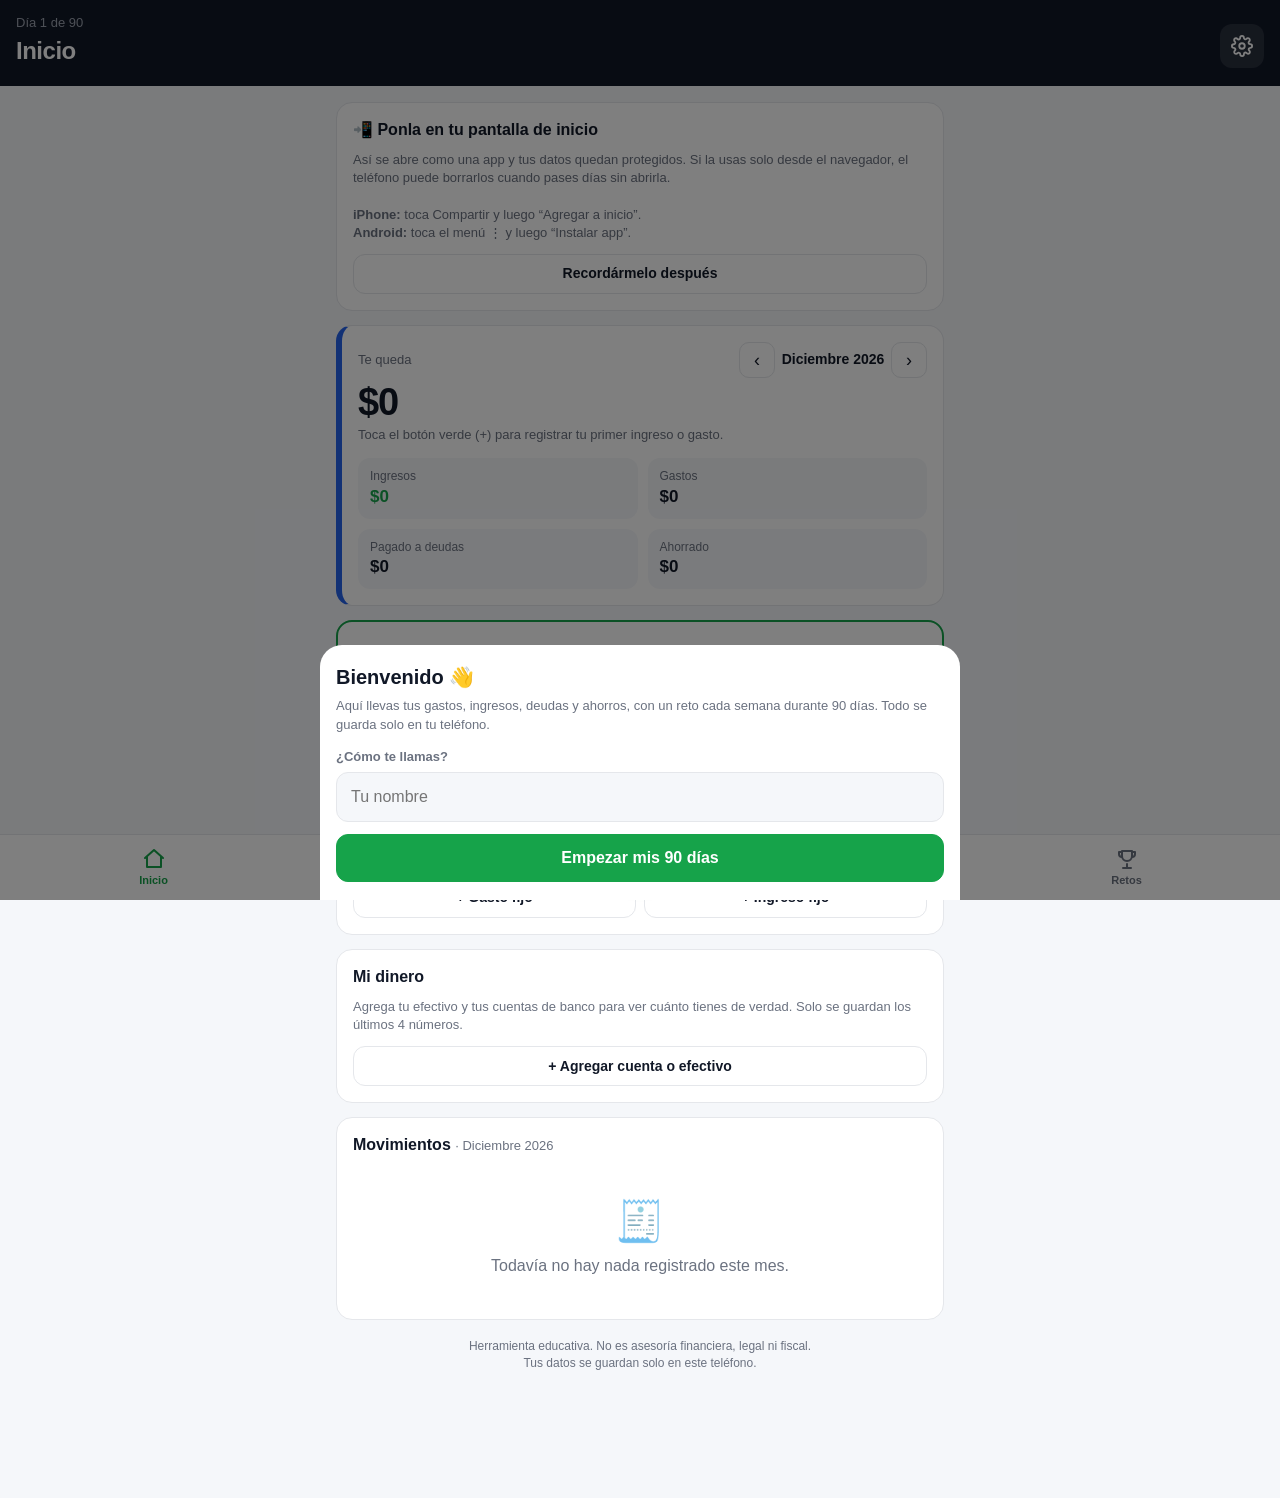
==== index.html @ b3741592 "Primera beta de Control Financiero Familiar (0.9.0)" ====
<!doctype html>
<html lang="es">
<head>
<meta charset="utf-8">
<meta name="viewport" content="width=device-width,initial-scale=1,viewport-fit=cover">
<title>Control Financiero Familiar</title>
<meta name="description" content="Lleva el registro de tus gastos, ingresos, deudas y ahorros, con un reto cada semana.">
<meta name="theme-color" content="#111827">
<link rel="manifest" href="manifest.webmanifest">
<link rel="icon" href="icons/icon-192.png">
<link rel="apple-touch-icon" href="icons/icon-180.png">
<meta name="apple-mobile-web-app-capable" content="yes">
<meta name="mobile-web-app-capable" content="yes">
<meta name="apple-mobile-web-app-status-bar-style" content="black-translucent">
<meta name="apple-mobile-web-app-title" content="Mi Control">
<link rel="stylesheet" href="styles.css">
</head>
<body>

<header class="top">
  <div>
    <p class="hola" id="hola"></p>
    <h1 id="titulo">Inicio</h1>
  </div>
  <button class="icono" id="btnAjustes" type="button" aria-label="Ajustes">
    <svg viewBox="0 0 24 24" width="22" height="22" fill="none" stroke="currentColor" stroke-width="2" stroke-linecap="round" stroke-linejoin="round"><circle cx="12" cy="12" r="3"/><path d="M19.4 15a1.7 1.7 0 0 0 .3 1.8l.1.1a2 2 0 1 1-2.8 2.8l-.1-.1a1.7 1.7 0 0 0-1.8-.3 1.7 1.7 0 0 0-1 1.5V21a2 2 0 1 1-4 0v-.1a1.7 1.7 0 0 0-1.1-1.5 1.7 1.7 0 0 0-1.8.3l-.1.1a2 2 0 1 1-2.8-2.8l.1-.1a1.7 1.7 0 0 0 .3-1.8 1.7 1.7 0 0 0-1.5-1H3a2 2 0 1 1 0-4h.1a1.7 1.7 0 0 0 1.5-1.1 1.7 1.7 0 0 0-.3-1.8l-.1-.1a2 2 0 1 1 2.8-2.8l.1.1a1.7 1.7 0 0 0 1.8.3h.1a1.7 1.7 0 0 0 1-1.5V3a2 2 0 1 1 4 0v.1a1.7 1.7 0 0 0 1 1.5 1.7 1.7 0 0 0 1.8-.3l.1-.1a2 2 0 1 1 2.8 2.8l-.1.1a1.7 1.7 0 0 0-.3 1.8v.1a1.7 1.7 0 0 0 1.5 1H21a2 2 0 1 1 0 4h-.1a1.7 1.7 0 0 0-1.5 1z"/></svg>
  </button>
</header>

<main id="vista"></main>

<nav class="tabs" id="tabs">
  <button type="button" data-ir="inicio" class="activo">
    <svg viewBox="0 0 24 24"><path d="M3 11l9-8 9 8"/><path d="M5 10v10h14V10"/></svg>
    <span>Inicio</span>
  </button>
  <button type="button" data-ir="deudas">
    <svg viewBox="0 0 24 24"><rect x="2" y="5" width="20" height="14" rx="2"/><path d="M2 10h20"/></svg>
    <span>Deudas</span>
  </button>
  <button type="button" id="btnMas" class="mas" aria-label="Registrar">
    <svg viewBox="0 0 24 24"><path d="M12 5v14M5 12h14"/></svg>
  </button>
  <button type="button" data-ir="ahorros">
    <svg viewBox="0 0 24 24"><path d="M12 2v20"/><path d="M17 6H9.5a3.5 3.5 0 0 0 0 7h5a3.5 3.5 0 0 1 0 7H6"/></svg>
    <span>Ahorros</span>
  </button>
  <button type="button" data-ir="retos">
    <svg viewBox="0 0 24 24"><path d="M8 21h8M12 17v4M7 4h10v5a5 5 0 0 1-10 0V4z"/><path d="M17 5h3v2a3 3 0 0 1-3 3M7 5H4v2a3 3 0 0 0 3 3"/></svg>
    <span>Retos</span>
  </button>
</nav>

<div class="fondo" id="fondo" hidden>
  <section class="hoja" id="hoja" role="dialog" aria-modal="true"></section>
</div>

<div class="aviso" id="aviso" hidden></div>

<script src="app.js"></script>
</body>
</html>
---- styles.css ----
:root{
  --dark:#111827;
  --bg:#f5f7fa;
  --white:#ffffff;
  --border:#e5e7eb;
  --text:#111827;
  --muted:#6b7280;
  --green:#16a34a;
  --green-soft:#dcfce7;
  --yellow:#ca8a04;
  --yellow-soft:#fef9c3;
  --red:#dc2626;
  --red-soft:#fee2e2;
  --blue:#2563eb;
  --blue-soft:#dbeafe;
  --radius:16px;
}

@media (prefers-color-scheme:dark){
  :root{
    --bg:#0b1220;
    --white:#162033;
    --border:#263349;
    --text:#f3f4f6;
    --muted:#9ca3af;
    --green-soft:#11351f;
    --yellow-soft:#3a2f0b;
    --red-soft:#3f1717;
    --blue-soft:#14284d;
  }
}

*{box-sizing:border-box;-webkit-tap-highlight-color:transparent}

html,body{margin:0}

body{
  font-family:-apple-system,BlinkMacSystemFont,"Segoe UI",Roboto,Helvetica,Arial,sans-serif;
  background:var(--bg);
  color:var(--text);
  font-size:16px;
  line-height:1.4;
  padding-bottom:calc(92px + env(safe-area-inset-bottom));
  overscroll-behavior-y:none;
}

button,input,select,textarea{font:inherit;color:inherit}
button{cursor:pointer}

/* ENCABEZADO */

.top{
  background:var(--dark);
  color:#fff;
  padding:calc(14px + env(safe-area-inset-top)) 16px 18px;
  display:flex;
  align-items:flex-end;
  justify-content:space-between;
  gap:12px;
}
.top h1{margin:0;font-size:24px;letter-spacing:-.02em}
.hola{margin:0 0 2px;font-size:13px;color:#9ca3af}
.icono{
  background:rgba(255,255,255,.1);
  border:0;color:#fff;
  width:44px;height:44px;border-radius:12px;
  display:grid;place-items:center;flex:none;
}

main{padding:16px;max-width:640px;margin:0 auto}

/* TARJETAS */

.card{
  background:var(--white);
  border:1px solid var(--border);
  border-radius:var(--radius);
  padding:16px;
  margin-bottom:14px;
}
.card h2{margin:0 0 10px;font-size:16px}
.card h2 small{font-weight:500;color:var(--muted);font-size:13px}
.fila{display:flex;align-items:center;justify-content:space-between;gap:10px}
.muted{color:var(--muted)}
.chico{font-size:13px}
.centro{text-align:center}

.grande{font-size:38px;font-weight:800;letter-spacing:-.03em;line-height:1.1;margin:4px 0 2px}
.verde{color:var(--green)}
.rojo{color:var(--red)}
.amarillo{color:var(--yellow)}

.semaforo{border-left:6px solid var(--blue)}
.semaforo.green{border-left-color:var(--green)}
.semaforo.red{border-left-color:var(--red)}
.semaforo.yellow{border-left-color:var(--yellow)}

.cuatro{display:grid;grid-template-columns:1fr 1fr;gap:10px;margin-top:14px}
.dato{background:var(--bg);border-radius:12px;padding:10px 12px}
.dato span{display:block;font-size:12px;color:var(--muted)}
.dato b{font-size:17px}

/* LISTAS */

.lista{list-style:none;margin:0;padding:0}
.lista li{
  display:flex;align-items:center;gap:12px;
  padding:11px 0;border-top:1px solid var(--border);
}
.lista li:first-child{border-top:0}
.lista .punto{
  width:38px;height:38px;border-radius:12px;flex:none;
  display:grid;place-items:center;font-size:18px;
  background:var(--bg);
}
.lista .txt{flex:1;min-width:0}
.lista .txt b{display:block;white-space:nowrap;overflow:hidden;text-overflow:ellipsis}
.lista .txt span{font-size:13px;color:var(--muted)}
.lista .monto{font-weight:700;white-space:nowrap}
.lista button.fila-btn{
  all:unset;display:flex;align-items:center;gap:12px;width:100%;cursor:pointer;
}

.etiqueta{
  display:inline-block;font-size:11px;font-weight:700;
  padding:2px 8px;border-radius:999px;
  background:var(--yellow-soft);color:var(--yellow);
  vertical-align:middle;margin-left:4px;
}
.etiqueta.green{background:var(--green-soft);color:var(--green)}
.etiqueta.red{background:var(--red-soft);color:var(--red)}
.etiqueta.blue{background:var(--blue-soft);color:var(--blue)}

/* BARRAS */

.barra{height:10px;background:var(--bg);border-radius:999px;overflow:hidden;margin:8px 0 4px}
.barra i{display:block;height:100%;background:var(--green);border-radius:999px;transition:width .3s}
.barra.azul i{background:var(--blue)}
.barra.roja i{background:var(--red)}

.cat{margin-bottom:10px}
.cat .fila{font-size:14px}

/* BOTONES */

.btn{
  display:inline-flex;align-items:center;justify-content:center;gap:8px;
  min-height:48px;padding:0 18px;
  border-radius:12px;border:1px solid var(--border);
  background:var(--white);font-weight:700;white-space:nowrap;
}
.btn.principal{background:var(--green);border-color:var(--green);color:#fff}
.btn.oscuro{background:var(--dark);border-color:var(--dark);color:#fff}
.btn.peligro{color:var(--red);border-color:var(--red-soft);background:var(--red-soft)}
.btn.ancho{width:100%}
.btn.chico{min-height:40px;padding:0 14px;font-size:14px}
.btn:disabled{opacity:.45}
.botones{display:flex;gap:8px;flex-wrap:wrap;margin-top:12px}
.botones .btn{flex:1}

.mes{display:flex;align-items:center;gap:6px}
.mes button{
  width:36px;height:36px;border-radius:10px;border:1px solid var(--border);
  background:var(--white);font-size:18px;line-height:1;
}
.mes b{min-width:104px;text-align:center;font-size:14px;white-space:nowrap}

/* PESTAÑAS */

.tabs{
  position:fixed;left:0;right:0;bottom:0;z-index:20;
  background:var(--white);border-top:1px solid var(--border);
  display:grid;grid-template-columns:1fr 1fr 76px 1fr 1fr;
  padding:6px 4px calc(6px + env(safe-area-inset-bottom));
}
.tabs button{
  background:none;border:0;padding:6px 0;
  display:flex;flex-direction:column;align-items:center;gap:2px;
  font-size:11px;font-weight:600;color:var(--muted);
}
.tabs svg{width:24px;height:24px;fill:none;stroke:currentColor;stroke-width:2;stroke-linecap:round;stroke-linejoin:round}
.tabs button.activo{color:var(--green)}
.tabs .mas{
  width:60px;height:60px;border-radius:50%;margin:-22px auto 0;
  background:var(--green);color:#fff;justify-content:center;
  box-shadow:0 6px 16px rgba(22,163,74,.4);
}
.tabs .mas svg{width:30px;height:30px;stroke-width:2.6}

/* HOJA (formularios) */

.fondo{
  position:fixed;inset:0;z-index:40;background:rgba(0,0,0,.5);
  display:flex;align-items:flex-end;justify-content:center;
}
.fondo[hidden]{display:none}
.hoja{
  background:var(--white);width:100%;max-width:640px;
  border-radius:22px 22px 0 0;
  padding:18px 16px calc(18px + env(safe-area-inset-bottom));
  max-height:92vh;overflow-y:auto;
  animation:sube .2s ease-out;
}
@keyframes sube{from{transform:translateY(30px);opacity:0}to{transform:none;opacity:1}}
.hoja h2{margin:0;font-size:20px}
.hoja .cerrar{
  width:40px;height:40px;border-radius:50%;border:0;background:var(--bg);font-size:20px;
}
.campo{display:block;margin-top:14px}
.campo>span{display:block;font-size:13px;font-weight:600;color:var(--muted);margin-bottom:6px}
.campo input,.campo select,.campo textarea{
  width:100%;min-height:50px;padding:0 14px;
  border:1px solid var(--border);border-radius:12px;background:var(--bg);
}
.campo input.dinero{font-size:26px;font-weight:800;min-height:60px}
.campo.check{display:flex;align-items:center;gap:10px}
.campo.check input{width:24px;min-height:24px;height:24px;flex:none;accent-color:var(--green)}
.campo.check span{margin:0;font-size:15px;color:var(--text);font-weight:500}
.ayuda{font-size:13px;color:var(--muted);margin:6px 0 0}

.opciones{display:grid;grid-template-columns:1fr 1fr;gap:10px;margin-top:14px}
.opcion{
  border:1px solid var(--border);border-radius:14px;background:var(--bg);
  padding:16px 12px;text-align:left;
}
.opcion b{display:block;font-size:16px}
.opcion span{font-size:13px;color:var(--muted)}
.opcion .emo{font-size:26px;display:block;margin-bottom:4px}

.segmento{display:grid;grid-template-columns:1fr 1fr;gap:6px;background:var(--bg);padding:4px;border-radius:12px}
.segmento button{border:0;background:none;min-height:42px;border-radius:9px;font-weight:700;color:var(--muted)}
.segmento button.activo{background:var(--white);color:var(--text);box-shadow:0 1px 3px rgba(0,0,0,.12)}

/* RETOS */

.reto{position:relative}
.reto .num{
  font-size:12px;font-weight:800;letter-spacing:.06em;color:var(--muted);text-transform:uppercase;
}
.reto h3{margin:4px 0 6px;font-size:17px}
.reto p{margin:0;color:var(--muted);font-size:14px}
.reto.actual{border:2px solid var(--green)}
.reto.hecho{background:var(--green-soft);border-color:transparent}
.reto.futuro{opacity:.55}
.etapa{font-size:13px;font-weight:800;letter-spacing:.08em;color:var(--muted);margin:20px 4px 8px}

.vacio{text-align:center;padding:26px 10px;color:var(--muted)}
.vacio .emo{font-size:40px;display:block;margin-bottom:6px}

.legal{font-size:12px;color:var(--muted);text-align:center;margin:18px 8px}

/* AVISO */

.aviso{
  position:fixed;left:50%;bottom:calc(104px + env(safe-area-inset-bottom));transform:translateX(-50%);
  background:var(--dark);color:#fff;padding:12px 18px;border-radius:999px;
  font-weight:600;font-size:14px;z-index:60;max-width:90vw;text-align:center;
  box-shadow:0 8px 24px rgba(0,0,0,.3);
}
.aviso[hidden]{display:none}

/* FOTO DE FACTURA Y TEXTOS LARGOS */

.campo textarea{padding:12px 14px;min-height:88px;resize:vertical;line-height:1.4}
.factura{
  display:block;width:100%;max-height:150px;object-fit:cover;
  border-radius:12px;border:1px solid var(--border);cursor:zoom-in;
}
.factura.grande{max-height:none;object-fit:contain;cursor:zoom-out}
a.btn{text-decoration:none;color:inherit}
a.btn.principal{color:#fff}
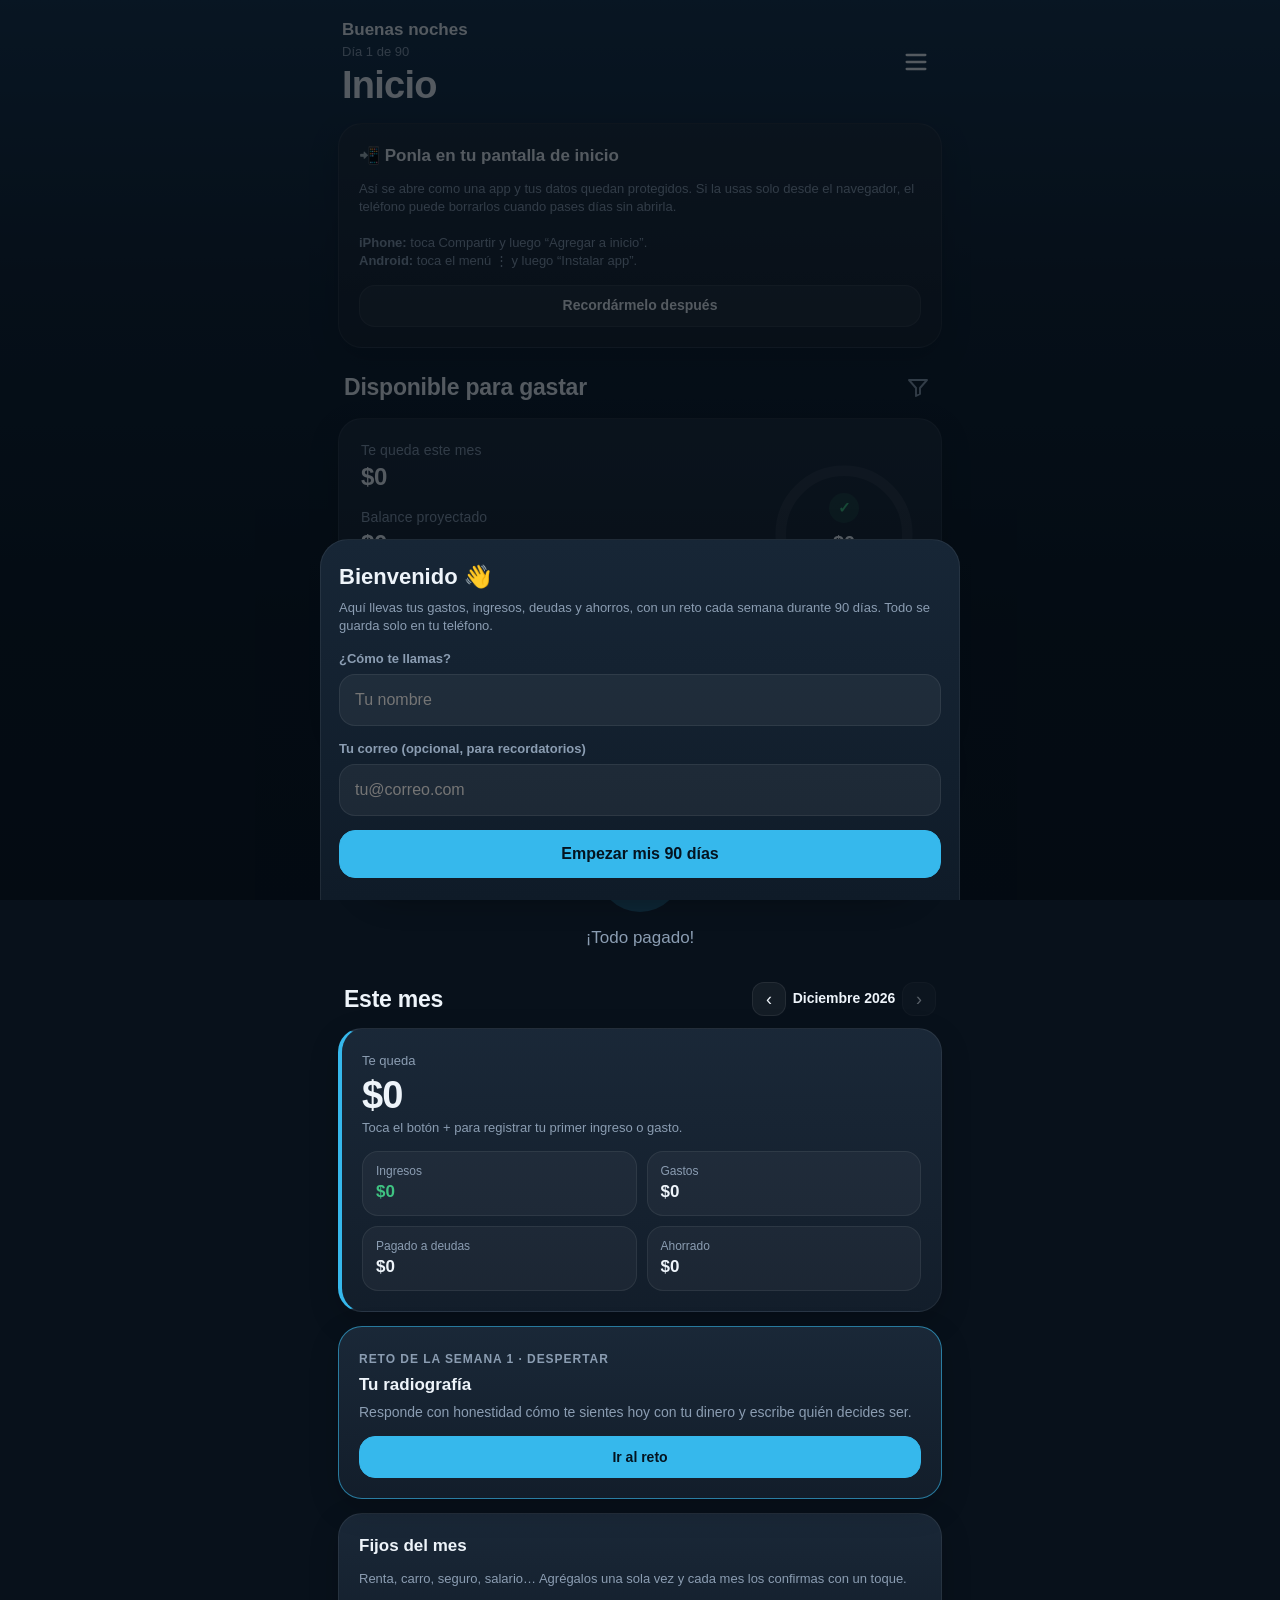
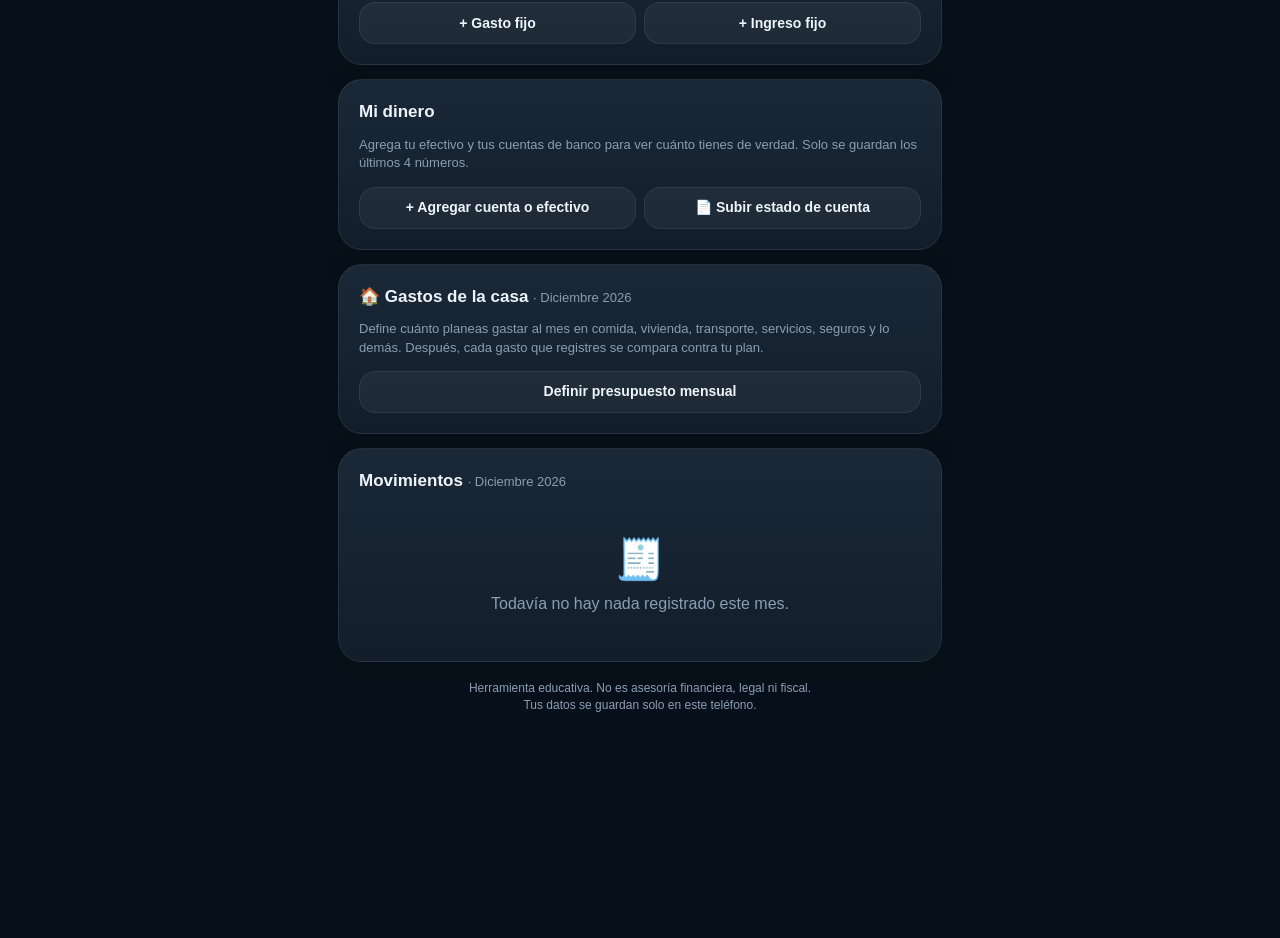
==== commit db62eca3: "Add files via upload v0.11.0: nuevo diseño, ingresos, saludo y correo" ====
--- a/index.html
+++ b/index.html
@@ -5,7 +5,7 @@
 <meta name="viewport" content="width=device-width,initial-scale=1,viewport-fit=cover">
 <title>Control Financiero Familiar</title>
 <meta name="description" content="Lleva el registro de tus gastos, ingresos, deudas y ahorros, con un reto cada semana.">
-<meta name="theme-color" content="#111827">
+<meta name="theme-color" content="#14304a">
 <link rel="manifest" href="manifest.webmanifest">
 <link rel="icon" href="icons/icon-192.png">
 <link rel="apple-touch-icon" href="icons/icon-180.png">
@@ -23,33 +23,38 @@
     <h1 id="titulo">Inicio</h1>
   </div>
   <button class="icono" id="btnAjustes" type="button" aria-label="Ajustes">
-    <svg viewBox="0 0 24 24" width="22" height="22" fill="none" stroke="currentColor" stroke-width="2" stroke-linecap="round" stroke-linejoin="round"><circle cx="12" cy="12" r="3"/><path d="M19.4 15a1.7 1.7 0 0 0 .3 1.8l.1.1a2 2 0 1 1-2.8 2.8l-.1-.1a1.7 1.7 0 0 0-1.8-.3 1.7 1.7 0 0 0-1 1.5V21a2 2 0 1 1-4 0v-.1a1.7 1.7 0 0 0-1.1-1.5 1.7 1.7 0 0 0-1.8.3l-.1.1a2 2 0 1 1-2.8-2.8l.1-.1a1.7 1.7 0 0 0 .3-1.8 1.7 1.7 0 0 0-1.5-1H3a2 2 0 1 1 0-4h.1a1.7 1.7 0 0 0 1.5-1.1 1.7 1.7 0 0 0-.3-1.8l-.1-.1a2 2 0 1 1 2.8-2.8l.1.1a1.7 1.7 0 0 0 1.8.3h.1a1.7 1.7 0 0 0 1-1.5V3a2 2 0 1 1 4 0v.1a1.7 1.7 0 0 0 1 1.5 1.7 1.7 0 0 0 1.8-.3l.1-.1a2 2 0 1 1 2.8 2.8l-.1.1a1.7 1.7 0 0 0-.3 1.8v.1a1.7 1.7 0 0 0 1.5 1H21a2 2 0 1 1 0 4h-.1a1.7 1.7 0 0 0-1.5 1z"/></svg>
+    <svg viewBox="0 0 24 24" width="28" height="28" fill="none" stroke="currentColor" stroke-width="2" stroke-linecap="round"><path d="M4 6h16M4 12h16M4 18h16"/></svg>
   </button>
 </header>
 
 <main id="vista"></main>
 
 <nav class="tabs" id="tabs">
-  <button type="button" data-ir="inicio" class="activo">
-    <svg viewBox="0 0 24 24"><path d="M3 11l9-8 9 8"/><path d="M5 10v10h14V10"/></svg>
+  <button type="button" data-ir="inicio" class="activo" aria-label="Inicio">
+    <svg viewBox="0 0 24 24"><path d="M3 11l9-8 9 8"/><path d="M5 10v10h5v-6h4v6h5V10"/></svg>
     <span>Inicio</span>
   </button>
-  <button type="button" data-ir="deudas">
-    <svg viewBox="0 0 24 24"><rect x="2" y="5" width="20" height="14" rx="2"/><path d="M2 10h20"/></svg>
+  <button type="button" data-ir="ingresos" aria-label="Ingresos">
+    <svg viewBox="0 0 24 24"><path d="M3 17l6-6 4 4 8-8"/><path d="M15 7h6v6"/></svg>
+    <span>Ingresos</span>
+  </button>
+  <button type="button" data-ir="deudas" aria-label="Deudas">
+    <svg viewBox="0 0 24 24"><rect x="2" y="5" width="20" height="14" rx="3"/><path d="M2 10h20M6 15h4"/></svg>
     <span>Deudas</span>
   </button>
-  <button type="button" id="btnMas" class="mas" aria-label="Registrar">
-    <svg viewBox="0 0 24 24"><path d="M12 5v14M5 12h14"/></svg>
-  </button>
-  <button type="button" data-ir="ahorros">
-    <svg viewBox="0 0 24 24"><path d="M12 2v20"/><path d="M17 6H9.5a3.5 3.5 0 0 0 0 7h5a3.5 3.5 0 0 1 0 7H6"/></svg>
+  <button type="button" data-ir="ahorros" aria-label="Ahorros">
+    <svg viewBox="0 0 24 24"><path d="M19 7V5a2 2 0 0 0-2-2H5a2 2 0 0 0-2 2v14a2 2 0 0 0 2 2h12a2 2 0 0 0 2-2v-2"/><path d="M21 7h-6a3 3 0 0 0 0 6h6z"/><circle cx="16" cy="10" r=".8"/></svg>
     <span>Ahorros</span>
   </button>
-  <button type="button" data-ir="retos">
+  <button type="button" data-ir="retos" aria-label="Retos">
     <svg viewBox="0 0 24 24"><path d="M8 21h8M12 17v4M7 4h10v5a5 5 0 0 1-10 0V4z"/><path d="M17 5h3v2a3 3 0 0 1-3 3M7 5H4v2a3 3 0 0 0 3 3"/></svg>
     <span>Retos</span>
   </button>
 </nav>
+
+<button type="button" id="btnMas" class="fab" aria-label="Registrar">
+  <svg viewBox="0 0 24 24"><path d="M12 5v14M5 12h14"/></svg>
+</button>
 
 <div class="fondo" id="fondo" hidden>
   <section class="hoja" id="hoja" role="dialog" aria-modal="true"></section>
--- a/styles.css
+++ b/styles.css
@@ -1,46 +1,39 @@
+/* Tema oscuro azul noche (siempre oscuro) */
 :root{
-  --dark:#111827;
-  --bg:#f5f7fa;
-  --white:#ffffff;
-  --border:#e5e7eb;
-  --text:#111827;
-  --muted:#6b7280;
-  --green:#16a34a;
-  --green-soft:#dcfce7;
-  --yellow:#ca8a04;
-  --yellow-soft:#fef9c3;
-  --red:#dc2626;
-  --red-soft:#fee2e2;
-  --blue:#2563eb;
-  --blue-soft:#dbeafe;
-  --radius:16px;
-}
-
-@media (prefers-color-scheme:dark){
-  :root{
-    --bg:#0b1220;
-    --white:#162033;
-    --border:#263349;
-    --text:#f3f4f6;
-    --muted:#9ca3af;
-    --green-soft:#11351f;
-    --yellow-soft:#3a2f0b;
-    --red-soft:#3f1717;
-    --blue-soft:#14284d;
-  }
+  --dark:#0a1622;
+  --bg:#0b1724;
+  --white:#152231;          /* fondo de tarjetas */
+  --card2:#1a2a3b;          /* fondo de datos dentro de tarjetas */
+  --border:rgba(255,255,255,.07);
+  --text:#eef4fa;
+  --muted:#8b9db2;
+  --cyan:#36b8ec;
+  --cyan-soft:rgba(54,184,236,.14);
+  --green:#3fc382;
+  --green-soft:rgba(63,195,130,.14);
+  --yellow:#e9b54b;
+  --yellow-soft:rgba(233,181,75,.14);
+  --red:#f06464;
+  --red-soft:rgba(240,100,100,.14);
+  --blue:#36b8ec;
+  --blue-soft:rgba(54,184,236,.14);
+  --radius:24px;
+  color-scheme:dark;
 }
 
 *{box-sizing:border-box;-webkit-tap-highlight-color:transparent}
 
 html,body{margin:0}
+html{background:#08111b}
 
 body{
-  font-family:-apple-system,BlinkMacSystemFont,"Segoe UI",Roboto,Helvetica,Arial,sans-serif;
-  background:var(--bg);
+  font-family:ui-rounded,"SF Pro Rounded",-apple-system,BlinkMacSystemFont,"Segoe UI",Roboto,Helvetica,Arial,sans-serif;
+  background:linear-gradient(180deg,#14304a 0%,#0d1d2d 32%,#09131e 70%,#08111b 100%) fixed;
+  min-height:100vh;
   color:var(--text);
   font-size:16px;
   line-height:1.4;
-  padding-bottom:calc(92px + env(safe-area-inset-bottom));
+  padding-bottom:calc(190px + env(safe-area-inset-bottom));
   overscroll-behavior-y:none;
 }
 
@@ -50,68 +43,109 @@
 /* ENCABEZADO */
 
 .top{
-  background:var(--dark);
-  color:#fff;
-  padding:calc(14px + env(safe-area-inset-top)) 16px 18px;
-  display:flex;
-  align-items:flex-end;
-  justify-content:space-between;
-  gap:12px;
-}
-.top h1{margin:0;font-size:24px;letter-spacing:-.02em}
-.hola{margin:0 0 2px;font-size:13px;color:#9ca3af}
+  padding:calc(18px + env(safe-area-inset-top)) 22px 6px;
+  display:flex;align-items:center;justify-content:space-between;gap:12px;
+  max-width:640px;margin:0 auto;
+}
+.top h1{margin:0;font-size:38px;font-weight:700;letter-spacing:-.02em;line-height:1.1}
+.hola{margin:0 0 4px;font-size:14px;color:var(--muted)}
+.hola b{color:var(--text);font-size:17px;font-weight:600}
 .icono{
-  background:rgba(255,255,255,.1);
-  border:0;color:#fff;
-  width:44px;height:44px;border-radius:12px;
+  background:none;border:0;color:var(--text);
+  width:44px;height:44px;border-radius:14px;
   display:grid;place-items:center;flex:none;
 }
-
-main{padding:16px;max-width:640px;margin:0 auto}
+.icono:active{background:rgba(255,255,255,.06)}
+
+main{padding:10px 18px 16px;max-width:640px;margin:0 auto}
+
+/* SECCIONES (título fuera de la tarjeta) */
+
+.seccion{display:flex;align-items:center;justify-content:space-between;margin:22px 6px 12px}
+.seccion h2{margin:0;font-size:23px;font-weight:700;letter-spacing:-.01em}
+.seccion .icono{width:36px;height:36px;color:var(--muted)}
 
 /* TARJETAS */
 
 .card{
-  background:var(--white);
+  background:linear-gradient(180deg,rgba(28,42,58,.92),rgba(20,31,44,.92));
   border:1px solid var(--border);
   border-radius:var(--radius);
-  padding:16px;
+  padding:20px;
   margin-bottom:14px;
-}
-.card h2{margin:0 0 10px;font-size:16px}
+  box-shadow:0 10px 30px rgba(0,0,0,.18);
+}
+.card h2{margin:0 0 12px;font-size:17px;font-weight:700}
 .card h2 small{font-weight:500;color:var(--muted);font-size:13px}
 .fila{display:flex;align-items:center;justify-content:space-between;gap:10px}
 .muted{color:var(--muted)}
 .chico{font-size:13px}
 .centro{text-align:center}
 
-.grande{font-size:38px;font-weight:800;letter-spacing:-.03em;line-height:1.1;margin:4px 0 2px}
+.grande{font-size:38px;font-weight:700;letter-spacing:-.02em;line-height:1.1;margin:4px 0 2px}
 .verde{color:var(--green)}
 .rojo{color:var(--red)}
 .amarillo{color:var(--yellow)}
 
-.semaforo{border-left:6px solid var(--blue)}
+.semaforo{border-left:4px solid var(--cyan)}
 .semaforo.green{border-left-color:var(--green)}
 .semaforo.red{border-left-color:var(--red)}
 .semaforo.yellow{border-left-color:var(--yellow)}
+.semaforo.blue{border-left-color:var(--cyan)}
 
 .cuatro{display:grid;grid-template-columns:1fr 1fr;gap:10px;margin-top:14px}
-.dato{background:var(--bg);border-radius:12px;padding:10px 12px}
+.dato{background:rgba(255,255,255,.04);border:1px solid var(--border);border-radius:16px;padding:11px 13px}
 .dato span{display:block;font-size:12px;color:var(--muted)}
 .dato b{font-size:17px}
+
+/* TARJETA PRINCIPAL: DISPONIBLE PARA GASTAR */
+
+.hero{padding:22px 22px 18px}
+.hero .cuerpo{display:flex;align-items:center;justify-content:space-between;gap:12px}
+.hero .cifras{display:flex;flex-direction:column;gap:14px;min-width:0}
+.hero .cifras span{display:block;font-size:14px;color:var(--muted);letter-spacing:.01em}
+.hero .cifras b{display:block;font-size:24px;font-weight:700;letter-spacing:-.01em;white-space:nowrap}
+.anillo{position:relative;width:150px;height:150px;flex:none}
+.anillo svg{width:100%;height:100%;transform:rotate(-90deg)}
+.anillo .pista{fill:none;stroke:rgba(255,255,255,.07);stroke-width:9}
+.anillo .valor{fill:none;stroke:var(--cyan);stroke-width:9;stroke-linecap:round;transition:stroke-dashoffset .6s}
+.anillo .valor.rojo{stroke:var(--red)}
+.anillo .centro{position:absolute;inset:0;display:flex;flex-direction:column;align-items:center;justify-content:center;text-align:center}
+.anillo .ok{
+  width:30px;height:30px;border-radius:50%;display:grid;place-items:center;margin-bottom:6px;
+  background:var(--green-soft);color:var(--green);font-size:15px;font-weight:700;
+}
+.anillo .ok.mal{background:var(--red-soft);color:var(--red)}
+.anillo b{font-size:20px;font-weight:700;letter-spacing:-.01em}
+.anillo small{font-size:12px;color:var(--muted);margin-top:2px}
+.pastilla{
+  display:block;width:max-content;max-width:100%;margin:18px auto 0;
+  padding:9px 18px;border-radius:999px;border:0;
+  background:var(--cyan-soft);color:var(--cyan);font-weight:600;font-size:15px;
+}
+
+/* VACÍO: ¡TODO PAGADO! */
+
+.listo{text-align:center;padding:26px 10px 10px;color:var(--muted)}
+.listo .circulo{
+  width:84px;height:84px;border-radius:50%;margin:0 auto 14px;display:grid;place-items:center;
+  background:rgba(54,184,236,.12);color:var(--cyan);
+}
+.listo .circulo svg{width:44px;height:44px;fill:none;stroke:currentColor;stroke-width:2.6;stroke-linecap:round;stroke-linejoin:round}
+.listo p{margin:0;font-size:17px}
 
 /* LISTAS */
 
 .lista{list-style:none;margin:0;padding:0}
 .lista li{
   display:flex;align-items:center;gap:12px;
-  padding:11px 0;border-top:1px solid var(--border);
+  padding:12px 0;border-top:1px solid var(--border);
 }
 .lista li:first-child{border-top:0}
 .lista .punto{
-  width:38px;height:38px;border-radius:12px;flex:none;
+  width:42px;height:42px;border-radius:14px;flex:none;
   display:grid;place-items:center;font-size:18px;
-  background:var(--bg);
+  background:rgba(54,184,236,.12);color:var(--cyan);
 }
 .lista .txt{flex:1;min-width:0}
 .lista .txt b{display:block;white-space:nowrap;overflow:hidden;text-overflow:ellipsis}
@@ -123,22 +157,22 @@
 
 .etiqueta{
   display:inline-block;font-size:11px;font-weight:700;
-  padding:2px 8px;border-radius:999px;
+  padding:3px 9px;border-radius:999px;
   background:var(--yellow-soft);color:var(--yellow);
   vertical-align:middle;margin-left:4px;
 }
 .etiqueta.green{background:var(--green-soft);color:var(--green)}
 .etiqueta.red{background:var(--red-soft);color:var(--red)}
-.etiqueta.blue{background:var(--blue-soft);color:var(--blue)}
+.etiqueta.blue{background:var(--cyan-soft);color:var(--cyan)}
 
 /* BARRAS */
 
-.barra{height:10px;background:var(--bg);border-radius:999px;overflow:hidden;margin:8px 0 4px}
+.barra{height:8px;background:rgba(255,255,255,.07);border-radius:999px;overflow:hidden;margin:8px 0 4px}
 .barra i{display:block;height:100%;background:var(--green);border-radius:999px;transition:width .3s}
-.barra.azul i{background:var(--blue)}
+.barra.azul i{background:var(--cyan)}
 .barra.roja i{background:var(--red)}
 
-.cat{margin-bottom:10px}
+.cat{margin-bottom:12px}
 .cat .fila{font-size:14px}
 
 /* BOTONES */
@@ -146,103 +180,156 @@
 .btn{
   display:inline-flex;align-items:center;justify-content:center;gap:8px;
   min-height:48px;padding:0 18px;
-  border-radius:12px;border:1px solid var(--border);
-  background:var(--white);font-weight:700;white-space:nowrap;
-}
-.btn.principal{background:var(--green);border-color:var(--green);color:#fff}
-.btn.oscuro{background:var(--dark);border-color:var(--dark);color:#fff}
-.btn.peligro{color:var(--red);border-color:var(--red-soft);background:var(--red-soft)}
+  border-radius:16px;border:1px solid var(--border);
+  background:rgba(255,255,255,.05);font-weight:600;white-space:nowrap;color:var(--text);
+}
+.btn.principal{background:var(--cyan);border-color:var(--cyan);color:#04131f}
+.btn.oscuro{background:#0e1b28;border-color:var(--border);color:#fff}
+.btn.peligro{color:var(--red);border-color:transparent;background:var(--red-soft)}
 .btn.ancho{width:100%}
-.btn.chico{min-height:40px;padding:0 14px;font-size:14px}
+.btn.chico{min-height:42px;padding:0 14px;font-size:14px}
 .btn:disabled{opacity:.45}
-.botones{display:flex;gap:8px;flex-wrap:wrap;margin-top:12px}
+.botones{display:flex;gap:8px;flex-wrap:wrap;margin-top:14px}
 .botones .btn{flex:1}
 
 .mes{display:flex;align-items:center;gap:6px}
 .mes button{
-  width:36px;height:36px;border-radius:10px;border:1px solid var(--border);
-  background:var(--white);font-size:18px;line-height:1;
-}
+  width:34px;height:34px;border-radius:12px;border:1px solid var(--border);
+  background:rgba(255,255,255,.05);font-size:18px;line-height:1;color:var(--text);
+}
+.mes button:disabled{opacity:.35}
 .mes b{min-width:104px;text-align:center;font-size:14px;white-space:nowrap}
 
-/* PESTAÑAS */
+/* BARRA INFERIOR EN PÍLDORA + BOTÓN FLOTANTE */
 
 .tabs{
-  position:fixed;left:0;right:0;bottom:0;z-index:20;
-  background:var(--white);border-top:1px solid var(--border);
-  display:grid;grid-template-columns:1fr 1fr 76px 1fr 1fr;
-  padding:6px 4px calc(6px + env(safe-area-inset-bottom));
+  position:fixed;z-index:20;
+  left:50%;transform:translateX(-50%);
+  bottom:calc(14px + env(safe-area-inset-bottom));
+  width:calc(100% - 32px);max-width:560px;
+  background:rgba(20,31,44,.94);
+  -webkit-backdrop-filter:blur(18px);backdrop-filter:blur(18px);
+  border:1px solid rgba(255,255,255,.08);
+  border-radius:40px;
+  display:grid;grid-template-columns:repeat(5,1fr);
+  padding:8px;
+  box-shadow:0 12px 30px rgba(0,0,0,.35);
 }
 .tabs button{
-  background:none;border:0;padding:6px 0;
-  display:flex;flex-direction:column;align-items:center;gap:2px;
-  font-size:11px;font-weight:600;color:var(--muted);
-}
-.tabs svg{width:24px;height:24px;fill:none;stroke:currentColor;stroke-width:2;stroke-linecap:round;stroke-linejoin:round}
-.tabs button.activo{color:var(--green)}
-.tabs .mas{
-  width:60px;height:60px;border-radius:50%;margin:-22px auto 0;
-  background:var(--green);color:#fff;justify-content:center;
-  box-shadow:0 6px 16px rgba(22,163,74,.4);
-}
-.tabs .mas svg{width:30px;height:30px;stroke-width:2.6}
+  background:none;border:0;height:58px;border-radius:30px;
+  display:grid;place-items:center;color:var(--muted);
+}
+.tabs button span{position:absolute;width:1px;height:1px;overflow:hidden;clip:rect(0 0 0 0)}
+.tabs svg{width:27px;height:27px;fill:none;stroke:currentColor;stroke-width:1.9;stroke-linecap:round;stroke-linejoin:round}
+.tabs button.activo{color:var(--cyan)}
+.tabs button.activo::before{
+  content:"";position:absolute;width:62px;height:58px;border-radius:30px;
+  background:rgba(54,184,236,.16);
+}
+.tabs button{position:relative}
+.tabs button svg{position:relative}
+
+.fab{
+  position:fixed;z-index:21;
+  right:max(20px,calc(50% - 300px));
+  bottom:calc(108px + env(safe-area-inset-bottom));
+  width:66px;height:66px;border-radius:50%;
+  background:rgba(22,52,72,.95);border:1.5px solid rgba(54,184,236,.55);color:var(--cyan);
+  display:grid;place-items:center;
+  box-shadow:0 10px 26px rgba(0,0,0,.4);
+}
+.fab svg{width:32px;height:32px;fill:none;stroke:currentColor;stroke-width:2.4;stroke-linecap:round}
+.fab:active{transform:scale(.95)}
 
 /* HOJA (formularios) */
 
 .fondo{
-  position:fixed;inset:0;z-index:40;background:rgba(0,0,0,.5);
+  position:fixed;inset:0;z-index:40;background:rgba(2,8,14,.65);
   display:flex;align-items:flex-end;justify-content:center;
 }
 .fondo[hidden]{display:none}
 .hoja{
-  background:var(--white);width:100%;max-width:640px;
-  border-radius:22px 22px 0 0;
-  padding:18px 16px calc(18px + env(safe-area-inset-bottom));
+  background:linear-gradient(180deg,#172636,#0f1b28);
+  border:1px solid var(--border);border-bottom:0;
+  width:100%;max-width:640px;
+  border-radius:28px 28px 0 0;
+  padding:22px 18px calc(22px + env(safe-area-inset-bottom));
   max-height:92vh;overflow-y:auto;
-  animation:sube .2s ease-out;
+  animation:sube .22s ease-out;
 }
 @keyframes sube{from{transform:translateY(30px);opacity:0}to{transform:none;opacity:1}}
-.hoja h2{margin:0;font-size:20px}
+.hoja h2{margin:0;font-size:22px;font-weight:700}
 .hoja .cerrar{
-  width:40px;height:40px;border-radius:50%;border:0;background:var(--bg);font-size:20px;
+  width:42px;height:42px;border-radius:50%;border:1px solid var(--border);
+  background:rgba(255,255,255,.06);font-size:18px;color:var(--cyan);
 }
 .campo{display:block;margin-top:14px}
 .campo>span{display:block;font-size:13px;font-weight:600;color:var(--muted);margin-bottom:6px}
 .campo input,.campo select,.campo textarea{
-  width:100%;min-height:50px;padding:0 14px;
-  border:1px solid var(--border);border-radius:12px;background:var(--bg);
-}
-.campo input.dinero{font-size:26px;font-weight:800;min-height:60px}
+  width:100%;min-height:52px;padding:0 15px;
+  border:1px solid var(--border);border-radius:16px;background:rgba(255,255,255,.05);color:var(--text);
+}
+.campo input:focus,.campo select:focus,.campo textarea:focus{outline:2px solid rgba(54,184,236,.5);border-color:transparent}
+.campo input.dinero{font-size:28px;font-weight:700;min-height:62px}
 .campo.check{display:flex;align-items:center;gap:10px}
-.campo.check input{width:24px;min-height:24px;height:24px;flex:none;accent-color:var(--green)}
+.campo.check input{width:24px;min-height:24px;height:24px;flex:none;accent-color:var(--cyan)}
 .campo.check span{margin:0;font-size:15px;color:var(--text);font-weight:500}
 .ayuda{font-size:13px;color:var(--muted);margin:6px 0 0}
 
-.opciones{display:grid;grid-template-columns:1fr 1fr;gap:10px;margin-top:14px}
+.opciones{display:grid;grid-template-columns:1fr 1fr;gap:10px;margin-top:16px}
 .opcion{
-  border:1px solid var(--border);border-radius:14px;background:var(--bg);
-  padding:16px 12px;text-align:left;
+  border:1px solid var(--border);border-radius:20px;background:rgba(255,255,255,.04);
+  padding:16px 14px;text-align:left;color:var(--text);
 }
 .opcion b{display:block;font-size:16px}
 .opcion span{font-size:13px;color:var(--muted)}
-.opcion .emo{font-size:26px;display:block;margin-bottom:4px}
-
-.segmento{display:grid;grid-template-columns:1fr 1fr;gap:6px;background:var(--bg);padding:4px;border-radius:12px}
-.segmento button{border:0;background:none;min-height:42px;border-radius:9px;font-weight:700;color:var(--muted)}
-.segmento button.activo{background:var(--white);color:var(--text);box-shadow:0 1px 3px rgba(0,0,0,.12)}
+.opcion .emo{font-size:26px;display:block;margin-bottom:6px}
+
+.segmento{display:grid;grid-template-columns:1fr 1fr;gap:6px;background:rgba(255,255,255,.05);padding:5px;border-radius:18px;border:1px solid var(--border)}
+.segmento button{border:0;background:none;min-height:42px;border-radius:14px;font-weight:600;color:var(--muted)}
+.segmento button.activo{background:var(--cyan-soft);color:var(--cyan)}
+
+/* AJUSTES: LISTA AGRUPADA CON ÍCONOS */
+
+.grupo-titulo{font-size:13px;font-weight:700;letter-spacing:.12em;color:var(--muted);margin:24px 8px 10px;text-transform:uppercase}
+.grupo{
+  background:linear-gradient(180deg,rgba(28,42,58,.92),rgba(20,31,44,.92));
+  border:1px solid var(--border);border-radius:24px;overflow:hidden;
+}
+.ajuste{
+  all:unset;box-sizing:border-box;cursor:pointer;
+  display:flex;align-items:center;gap:14px;width:100%;
+  padding:14px 16px;position:relative;
+}
+.ajuste + .ajuste::before{content:"";position:absolute;top:0;left:72px;right:0;border-top:1px solid var(--border)}
+.ajuste .tile{
+  width:44px;height:44px;border-radius:14px;flex:none;display:grid;place-items:center;
+  background:rgba(54,184,236,.13);color:var(--cyan);
+}
+.ajuste .tile svg{width:22px;height:22px;fill:none;stroke:currentColor;stroke-width:1.9;stroke-linecap:round;stroke-linejoin:round}
+.ajuste .tile.rojo{background:var(--red-soft);color:var(--red)}
+.ajuste .tile.verde{background:var(--green-soft);color:var(--green)}
+.ajuste .tile.amarillo{background:var(--yellow-soft);color:var(--yellow)}
+.ajuste .txt{flex:1;min-width:0}
+.ajuste .txt b{display:block;font-size:17px;font-weight:600}
+.ajuste .txt span{display:block;font-size:14px;color:var(--muted);white-space:nowrap;overflow:hidden;text-overflow:ellipsis}
+.ajuste .flecha{color:var(--muted);font-size:22px;line-height:1}
+.ajuste.peligro .txt b{color:var(--red)}
+.grupo .campo{padding:0 16px 14px;margin-top:0}
+.grupo .campo:first-child{padding-top:14px}
 
 /* RETOS */
 
 .reto{position:relative}
 .reto .num{
-  font-size:12px;font-weight:800;letter-spacing:.06em;color:var(--muted);text-transform:uppercase;
+  font-size:12px;font-weight:700;letter-spacing:.08em;color:var(--muted);text-transform:uppercase;
 }
 .reto h3{margin:4px 0 6px;font-size:17px}
 .reto p{margin:0;color:var(--muted);font-size:14px}
-.reto.actual{border:2px solid var(--green)}
-.reto.hecho{background:var(--green-soft);border-color:transparent}
+.reto.actual{border:1.5px solid rgba(54,184,236,.6)}
+.reto.hecho{background:linear-gradient(180deg,rgba(63,195,130,.16),rgba(63,195,130,.08));border-color:transparent}
 .reto.futuro{opacity:.55}
-.etapa{font-size:13px;font-weight:800;letter-spacing:.08em;color:var(--muted);margin:20px 4px 8px}
+.etapa{font-size:13px;font-weight:700;letter-spacing:.12em;color:var(--muted);margin:22px 6px 10px}
 
 .vacio{text-align:center;padding:26px 10px;color:var(--muted)}
 .vacio .emo{font-size:40px;display:block;margin-bottom:6px}
@@ -252,20 +339,45 @@
 /* AVISO */
 
 .aviso{
-  position:fixed;left:50%;bottom:calc(104px + env(safe-area-inset-bottom));transform:translateX(-50%);
-  background:var(--dark);color:#fff;padding:12px 18px;border-radius:999px;
+  position:fixed;left:50%;bottom:calc(190px + env(safe-area-inset-bottom));transform:translateX(-50%);
+  background:#1d3448;color:#fff;border:1px solid rgba(54,184,236,.35);
+  padding:12px 18px;border-radius:999px;
   font-weight:600;font-size:14px;z-index:60;max-width:90vw;text-align:center;
-  box-shadow:0 8px 24px rgba(0,0,0,.3);
+  box-shadow:0 8px 24px rgba(0,0,0,.35);
 }
 .aviso[hidden]{display:none}
 
 /* FOTO DE FACTURA Y TEXTOS LARGOS */
 
-.campo textarea{padding:12px 14px;min-height:88px;resize:vertical;line-height:1.4}
+.campo textarea{padding:12px 15px;min-height:88px;resize:vertical;line-height:1.4}
 .factura{
   display:block;width:100%;max-height:150px;object-fit:cover;
-  border-radius:12px;border:1px solid var(--border);cursor:zoom-in;
+  border-radius:14px;border:1px solid var(--border);cursor:zoom-in;
 }
 .factura.grande{max-height:none;object-fit:contain;cursor:zoom-out}
 a.btn{text-decoration:none;color:inherit}
-a.btn.principal{color:#fff}
+a.btn.principal{color:#04131f}
+
+/* PERSONAL | NEGOCIO | TODO */
+
+.segmento.tres{grid-template-columns:1fr 1fr 1fr}
+.segmento.tres button{font-size:14px;padding:0 4px}
+
+.tabla{width:100%;border-collapse:collapse;font-size:14px;margin-top:6px}
+.tabla th,.tabla td{padding:9px 4px;border-top:1px solid var(--border);text-align:right;vertical-align:top}
+.tabla thead th{border-top:0;font-size:12px;color:var(--muted);font-weight:600}
+.tabla tbody th{text-align:left;font-weight:400;color:var(--muted)}
+.tabla td{font-weight:700;white-space:nowrap}
+.tabla td.rojo{color:var(--red)}
+
+.consejos{margin:6px 0 0;padding:0;list-style:none}
+.consejos li{font-size:14px;padding:10px 0;border-top:1px solid var(--border)}
+.consejos li:first-child{border-top:0}
+
+@media (max-width:380px){
+  .anillo{width:126px;height:126px}
+  .anillo b{font-size:17px}
+  .hero .cifras b{font-size:21px}
+  .top h1{font-size:34px}
+}
+.hola .dia{display:block;font-size:13px;margin-top:1px}
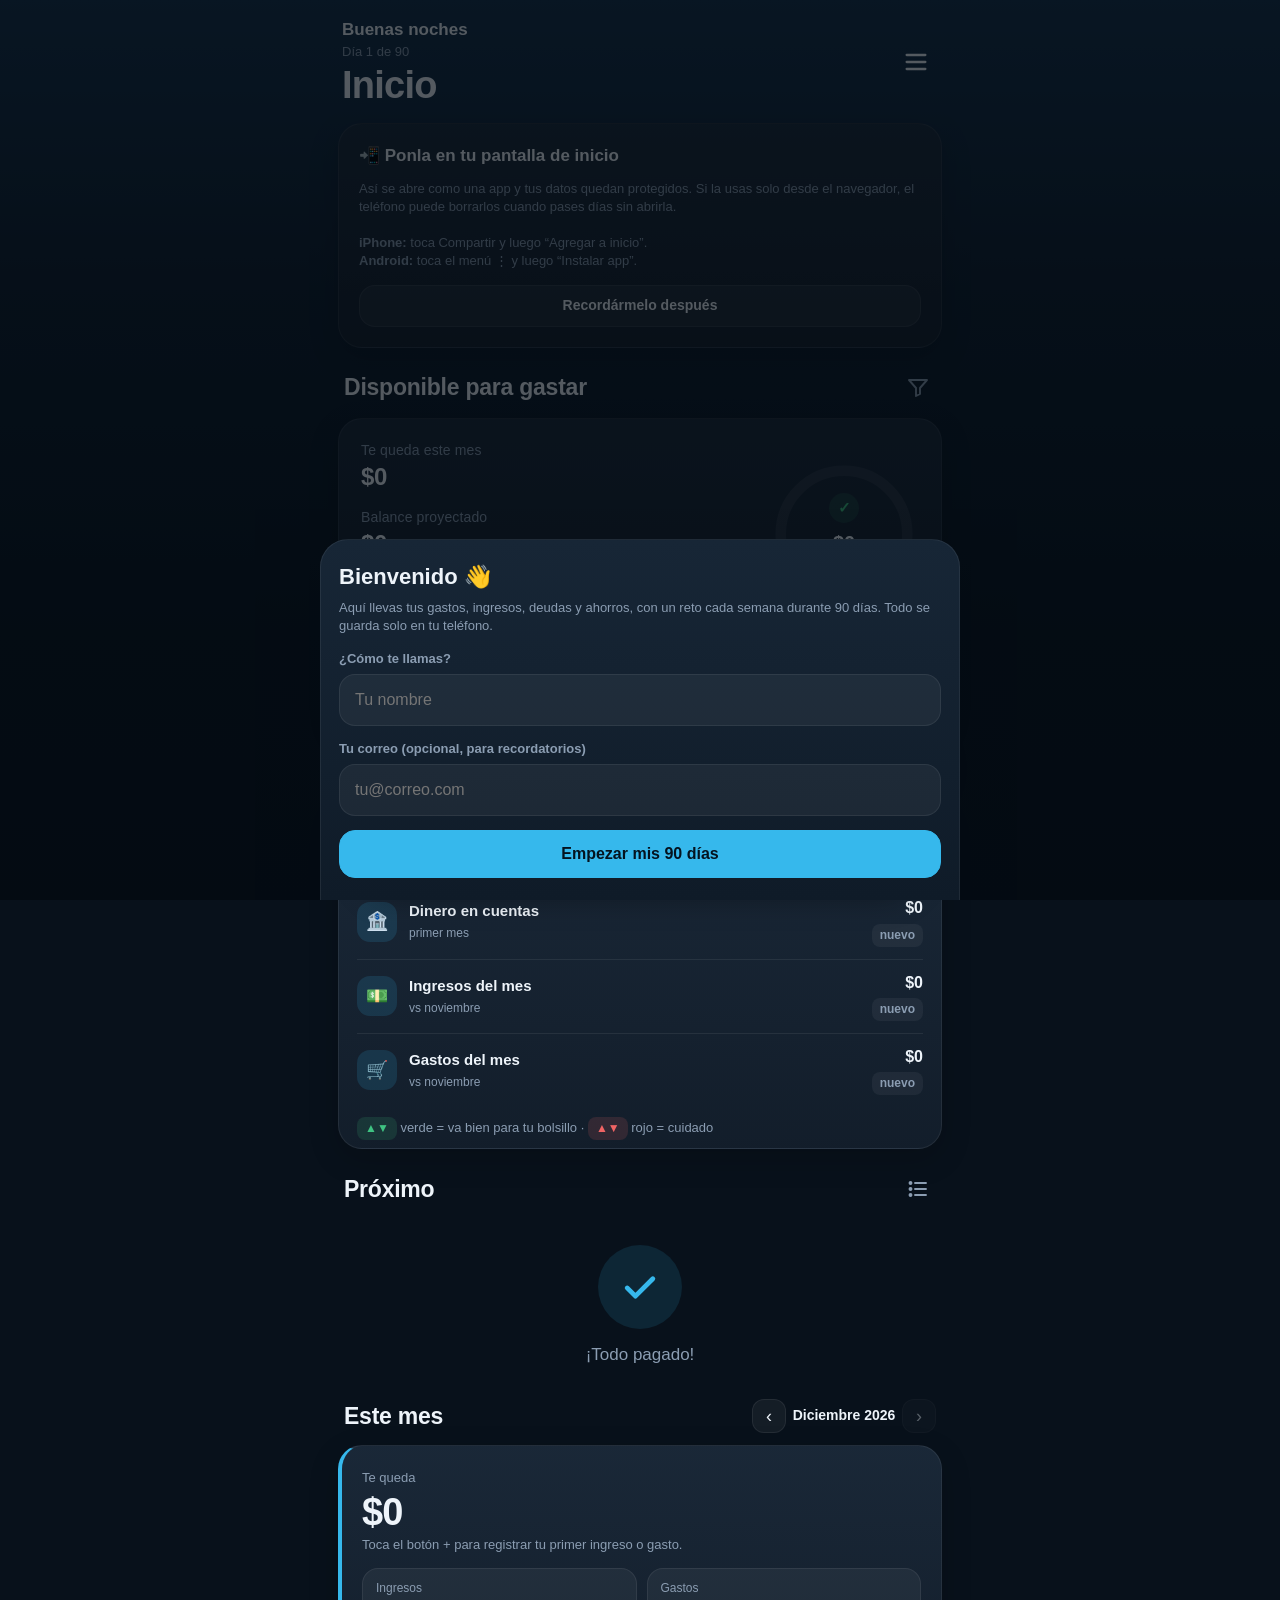
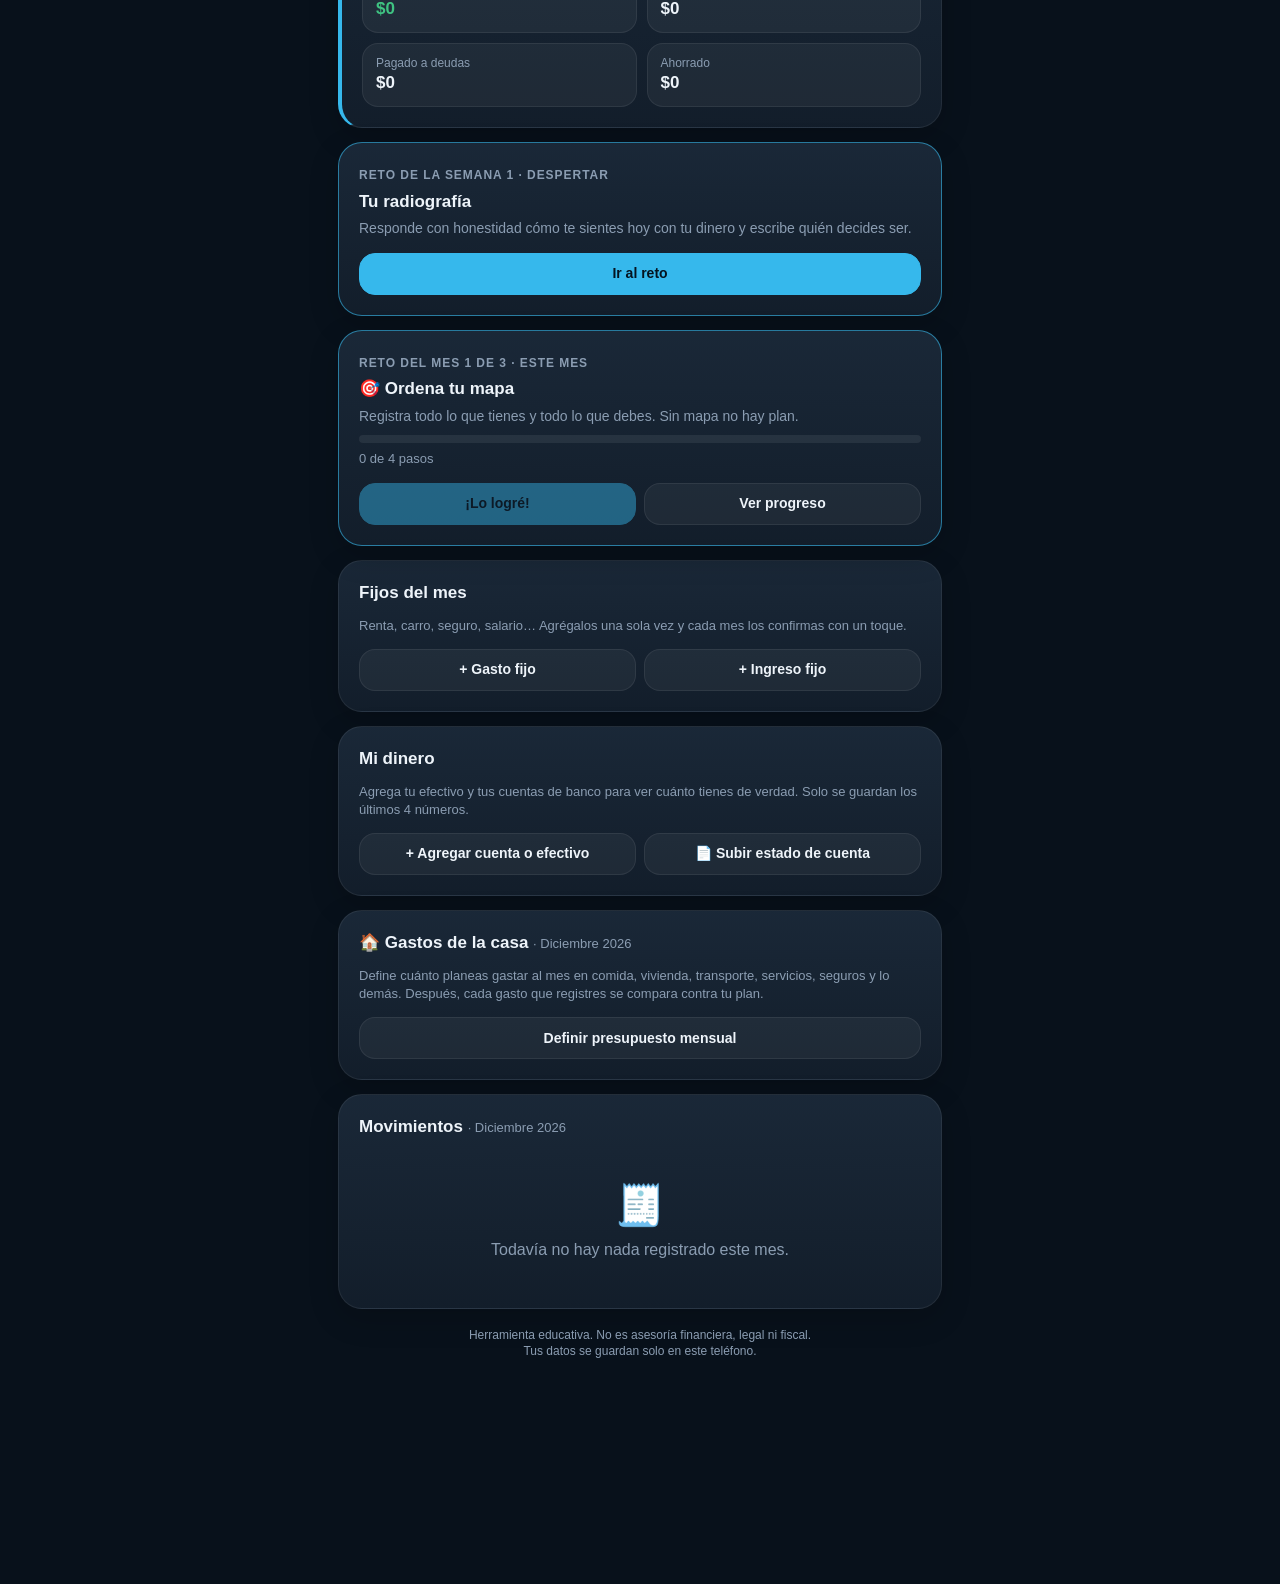
==== commit 58dc7503: "Add files via upload v0.12.0: comparador de gastos, salud financiera, modo claro y ciclos." ====
--- a/index.html
+++ b/index.html
@@ -46,9 +46,9 @@
     <svg viewBox="0 0 24 24"><path d="M19 7V5a2 2 0 0 0-2-2H5a2 2 0 0 0-2 2v14a2 2 0 0 0 2 2h12a2 2 0 0 0 2-2v-2"/><path d="M21 7h-6a3 3 0 0 0 0 6h6z"/><circle cx="16" cy="10" r=".8"/></svg>
     <span>Ahorros</span>
   </button>
-  <button type="button" data-ir="retos" aria-label="Retos">
-    <svg viewBox="0 0 24 24"><path d="M8 21h8M12 17v4M7 4h10v5a5 5 0 0 1-10 0V4z"/><path d="M17 5h3v2a3 3 0 0 1-3 3M7 5H4v2a3 3 0 0 0 3 3"/></svg>
-    <span>Retos</span>
+  <button type="button" data-ir="retos" aria-label="Progreso">
+    <svg viewBox="0 0 24 24"><path d="M4 20V10M10 20V4M16 20v-7M22 20H2"/></svg>
+    <span>Progreso</span>
   </button>
 </nav>
 
--- a/styles.css
+++ b/styles.css
@@ -18,17 +18,81 @@
   --blue:#36b8ec;
   --blue-soft:rgba(54,184,236,.14);
   --radius:24px;
+  --sutil:rgba(255,255,255,.05);
+  --pista:rgba(255,255,255,.07);
+  --card-a:rgba(28,42,58,.92);
+  --card-b:rgba(20,31,44,.92);
+  --fondo:linear-gradient(180deg,#14304a 0%,#0d1d2d 32%,#09131e 70%,#08111b 100%);
+  --html-bg:#08111b;
+  --nav-bg:rgba(20,31,44,.94);
+  --nav-borde:rgba(255,255,255,.08);
+  --fab-bg:rgba(22,52,72,.95);
+  --hoja-a:#172636;
+  --hoja-b:#0f1b28;
+  --velo:rgba(2,8,14,.65);
+  --toast-bg:#1d3448;
+  --btn-oscuro:#0e1b28;
+  --sombra:0 10px 30px rgba(0,0,0,.18);
+  --sobre-cyan:#04131f;
   color-scheme:dark;
 }
 
+/* MODO CLARO (elegido en Ajustes, o automático según el teléfono) */
+:root[data-tema="claro"]{
+  --bg:#f3f7fb; --white:#ffffff; --card2:#f4f8fc;
+  --border:rgba(16,32,47,.09); --text:#10202f; --muted:#5d7186;
+  --cyan:#0b8fca; --cyan-soft:rgba(11,143,202,.12);
+  --green:#14995a; --green-soft:rgba(20,153,90,.12);
+  --yellow:#b9820c; --yellow-soft:rgba(185,130,12,.13);
+  --red:#d43f3f; --red-soft:rgba(212,63,63,.11);
+  --blue:#0b8fca; --blue-soft:rgba(11,143,202,.12);
+  --sutil:rgba(16,40,70,.045); --pista:rgba(16,40,70,.09);
+  --card-a:#ffffff; --card-b:#fbfdff;
+  --fondo:linear-gradient(180deg,#d6e9f7 0%,#eaf3fa 30%,#f4f8fb 65%,#f6f9fc 100%);
+  --html-bg:#f6f9fc;
+  --nav-bg:rgba(255,255,255,.94); --nav-borde:rgba(16,32,47,.08);
+  --fab-bg:#ffffff;
+  --hoja-a:#ffffff; --hoja-b:#f5f9fc;
+  --velo:rgba(10,25,40,.35);
+  --toast-bg:#10202f;
+  --btn-oscuro:#10202f;
+  --sombra:0 8px 24px rgba(16,40,70,.08);
+  --sobre-cyan:#ffffff;
+  color-scheme:light;
+}
+@media (prefers-color-scheme:light){
+  :root[data-tema="auto"]{
+    --bg:#f3f7fb; --white:#ffffff; --card2:#f4f8fc;
+    --border:rgba(16,32,47,.09); --text:#10202f; --muted:#5d7186;
+    --cyan:#0b8fca; --cyan-soft:rgba(11,143,202,.12);
+    --green:#14995a; --green-soft:rgba(20,153,90,.12);
+    --yellow:#b9820c; --yellow-soft:rgba(185,130,12,.13);
+    --red:#d43f3f; --red-soft:rgba(212,63,63,.11);
+    --blue:#0b8fca; --blue-soft:rgba(11,143,202,.12);
+    --sutil:rgba(16,40,70,.045); --pista:rgba(16,40,70,.09);
+    --card-a:#ffffff; --card-b:#fbfdff;
+    --fondo:linear-gradient(180deg,#d6e9f7 0%,#eaf3fa 30%,#f4f8fb 65%,#f6f9fc 100%);
+    --html-bg:#f6f9fc;
+    --nav-bg:rgba(255,255,255,.94); --nav-borde:rgba(16,32,47,.08);
+    --fab-bg:#ffffff;
+    --hoja-a:#ffffff; --hoja-b:#f5f9fc;
+    --velo:rgba(10,25,40,.35);
+    --toast-bg:#10202f;
+    --btn-oscuro:#10202f;
+    --sombra:0 8px 24px rgba(16,40,70,.08);
+    --sobre-cyan:#ffffff;
+    color-scheme:light;
+  }
+}
+
 *{box-sizing:border-box;-webkit-tap-highlight-color:transparent}
 
 html,body{margin:0}
-html{background:#08111b}
+html{background:var(--html-bg)}
 
 body{
   font-family:ui-rounded,"SF Pro Rounded",-apple-system,BlinkMacSystemFont,"Segoe UI",Roboto,Helvetica,Arial,sans-serif;
-  background:linear-gradient(180deg,#14304a 0%,#0d1d2d 32%,#09131e 70%,#08111b 100%) fixed;
+  background:var(--fondo) fixed;
   min-height:100vh;
   color:var(--text);
   font-size:16px;
@@ -55,7 +119,7 @@
   width:44px;height:44px;border-radius:14px;
   display:grid;place-items:center;flex:none;
 }
-.icono:active{background:rgba(255,255,255,.06)}
+.icono:active{background:var(--sutil)}
 
 main{padding:10px 18px 16px;max-width:640px;margin:0 auto}
 
@@ -68,12 +132,12 @@
 /* TARJETAS */
 
 .card{
-  background:linear-gradient(180deg,rgba(28,42,58,.92),rgba(20,31,44,.92));
+  background:linear-gradient(180deg,var(--card-a),var(--card-b));
   border:1px solid var(--border);
   border-radius:var(--radius);
   padding:20px;
   margin-bottom:14px;
-  box-shadow:0 10px 30px rgba(0,0,0,.18);
+  box-shadow:var(--sombra);
 }
 .card h2{margin:0 0 12px;font-size:17px;font-weight:700}
 .card h2 small{font-weight:500;color:var(--muted);font-size:13px}
@@ -94,7 +158,7 @@
 .semaforo.blue{border-left-color:var(--cyan)}
 
 .cuatro{display:grid;grid-template-columns:1fr 1fr;gap:10px;margin-top:14px}
-.dato{background:rgba(255,255,255,.04);border:1px solid var(--border);border-radius:16px;padding:11px 13px}
+.dato{background:var(--sutil);border:1px solid var(--border);border-radius:16px;padding:11px 13px}
 .dato span{display:block;font-size:12px;color:var(--muted)}
 .dato b{font-size:17px}
 
@@ -107,7 +171,7 @@
 .hero .cifras b{display:block;font-size:24px;font-weight:700;letter-spacing:-.01em;white-space:nowrap}
 .anillo{position:relative;width:150px;height:150px;flex:none}
 .anillo svg{width:100%;height:100%;transform:rotate(-90deg)}
-.anillo .pista{fill:none;stroke:rgba(255,255,255,.07);stroke-width:9}
+.anillo .pista{fill:none;stroke:var(--pista);stroke-width:9}
 .anillo .valor{fill:none;stroke:var(--cyan);stroke-width:9;stroke-linecap:round;transition:stroke-dashoffset .6s}
 .anillo .valor.rojo{stroke:var(--red)}
 .anillo .centro{position:absolute;inset:0;display:flex;flex-direction:column;align-items:center;justify-content:center;text-align:center}
@@ -167,7 +231,7 @@
 
 /* BARRAS */
 
-.barra{height:8px;background:rgba(255,255,255,.07);border-radius:999px;overflow:hidden;margin:8px 0 4px}
+.barra{height:8px;background:var(--pista);border-radius:999px;overflow:hidden;margin:8px 0 4px}
 .barra i{display:block;height:100%;background:var(--green);border-radius:999px;transition:width .3s}
 .barra.azul i{background:var(--cyan)}
 .barra.roja i{background:var(--red)}
@@ -181,10 +245,10 @@
   display:inline-flex;align-items:center;justify-content:center;gap:8px;
   min-height:48px;padding:0 18px;
   border-radius:16px;border:1px solid var(--border);
-  background:rgba(255,255,255,.05);font-weight:600;white-space:nowrap;color:var(--text);
-}
-.btn.principal{background:var(--cyan);border-color:var(--cyan);color:#04131f}
-.btn.oscuro{background:#0e1b28;border-color:var(--border);color:#fff}
+  background:var(--sutil);font-weight:600;white-space:nowrap;color:var(--text);
+}
+.btn.principal{background:var(--cyan);border-color:var(--cyan);color:var(--sobre-cyan)}
+.btn.oscuro{background:var(--btn-oscuro);border-color:var(--border);color:#fff}
 .btn.peligro{color:var(--red);border-color:transparent;background:var(--red-soft)}
 .btn.ancho{width:100%}
 .btn.chico{min-height:42px;padding:0 14px;font-size:14px}
@@ -195,7 +259,7 @@
 .mes{display:flex;align-items:center;gap:6px}
 .mes button{
   width:34px;height:34px;border-radius:12px;border:1px solid var(--border);
-  background:rgba(255,255,255,.05);font-size:18px;line-height:1;color:var(--text);
+  background:var(--sutil);font-size:18px;line-height:1;color:var(--text);
 }
 .mes button:disabled{opacity:.35}
 .mes b{min-width:104px;text-align:center;font-size:14px;white-space:nowrap}
@@ -207,9 +271,9 @@
   left:50%;transform:translateX(-50%);
   bottom:calc(14px + env(safe-area-inset-bottom));
   width:calc(100% - 32px);max-width:560px;
-  background:rgba(20,31,44,.94);
+  background:var(--nav-bg);
   -webkit-backdrop-filter:blur(18px);backdrop-filter:blur(18px);
-  border:1px solid rgba(255,255,255,.08);
+  border:1px solid var(--nav-borde);
   border-radius:40px;
   display:grid;grid-template-columns:repeat(5,1fr);
   padding:8px;
@@ -234,7 +298,7 @@
   right:max(20px,calc(50% - 300px));
   bottom:calc(108px + env(safe-area-inset-bottom));
   width:66px;height:66px;border-radius:50%;
-  background:rgba(22,52,72,.95);border:1.5px solid rgba(54,184,236,.55);color:var(--cyan);
+  background:var(--fab-bg);border:1.5px solid rgba(54,184,236,.55);color:var(--cyan);
   display:grid;place-items:center;
   box-shadow:0 10px 26px rgba(0,0,0,.4);
 }
@@ -244,12 +308,12 @@
 /* HOJA (formularios) */
 
 .fondo{
-  position:fixed;inset:0;z-index:40;background:rgba(2,8,14,.65);
+  position:fixed;inset:0;z-index:40;background:var(--velo);
   display:flex;align-items:flex-end;justify-content:center;
 }
 .fondo[hidden]{display:none}
 .hoja{
-  background:linear-gradient(180deg,#172636,#0f1b28);
+  background:linear-gradient(180deg,var(--hoja-a),var(--hoja-b));
   border:1px solid var(--border);border-bottom:0;
   width:100%;max-width:640px;
   border-radius:28px 28px 0 0;
@@ -261,13 +325,13 @@
 .hoja h2{margin:0;font-size:22px;font-weight:700}
 .hoja .cerrar{
   width:42px;height:42px;border-radius:50%;border:1px solid var(--border);
-  background:rgba(255,255,255,.06);font-size:18px;color:var(--cyan);
+  background:var(--sutil);font-size:18px;color:var(--cyan);
 }
 .campo{display:block;margin-top:14px}
 .campo>span{display:block;font-size:13px;font-weight:600;color:var(--muted);margin-bottom:6px}
 .campo input,.campo select,.campo textarea{
   width:100%;min-height:52px;padding:0 15px;
-  border:1px solid var(--border);border-radius:16px;background:rgba(255,255,255,.05);color:var(--text);
+  border:1px solid var(--border);border-radius:16px;background:var(--sutil);color:var(--text);
 }
 .campo input:focus,.campo select:focus,.campo textarea:focus{outline:2px solid rgba(54,184,236,.5);border-color:transparent}
 .campo input.dinero{font-size:28px;font-weight:700;min-height:62px}
@@ -278,14 +342,14 @@
 
 .opciones{display:grid;grid-template-columns:1fr 1fr;gap:10px;margin-top:16px}
 .opcion{
-  border:1px solid var(--border);border-radius:20px;background:rgba(255,255,255,.04);
+  border:1px solid var(--border);border-radius:20px;background:var(--sutil);
   padding:16px 14px;text-align:left;color:var(--text);
 }
 .opcion b{display:block;font-size:16px}
 .opcion span{font-size:13px;color:var(--muted)}
 .opcion .emo{font-size:26px;display:block;margin-bottom:6px}
 
-.segmento{display:grid;grid-template-columns:1fr 1fr;gap:6px;background:rgba(255,255,255,.05);padding:5px;border-radius:18px;border:1px solid var(--border)}
+.segmento{display:grid;grid-template-columns:1fr 1fr;gap:6px;background:var(--sutil);padding:5px;border-radius:18px;border:1px solid var(--border)}
 .segmento button{border:0;background:none;min-height:42px;border-radius:14px;font-weight:600;color:var(--muted)}
 .segmento button.activo{background:var(--cyan-soft);color:var(--cyan)}
 
@@ -293,7 +357,7 @@
 
 .grupo-titulo{font-size:13px;font-weight:700;letter-spacing:.12em;color:var(--muted);margin:24px 8px 10px;text-transform:uppercase}
 .grupo{
-  background:linear-gradient(180deg,rgba(28,42,58,.92),rgba(20,31,44,.92));
+  background:linear-gradient(180deg,var(--card-a),var(--card-b));
   border:1px solid var(--border);border-radius:24px;overflow:hidden;
 }
 .ajuste{
@@ -340,7 +404,7 @@
 
 .aviso{
   position:fixed;left:50%;bottom:calc(190px + env(safe-area-inset-bottom));transform:translateX(-50%);
-  background:#1d3448;color:#fff;border:1px solid rgba(54,184,236,.35);
+  background:var(--toast-bg);color:#fff;border:1px solid rgba(54,184,236,.35);
   padding:12px 18px;border-radius:999px;
   font-weight:600;font-size:14px;z-index:60;max-width:90vw;text-align:center;
   box-shadow:0 8px 24px rgba(0,0,0,.35);
@@ -356,7 +420,7 @@
 }
 .factura.grande{max-height:none;object-fit:contain;cursor:zoom-out}
 a.btn{text-decoration:none;color:inherit}
-a.btn.principal{color:#04131f}
+a.btn.principal{color:var(--sobre-cyan)}
 
 /* PERSONAL | NEGOCIO | TODO */
 
@@ -381,3 +445,58 @@
   .top h1{font-size:34px}
 }
 .hola .dia{display:block;font-size:13px;margin-top:1px}
+
+/* INDICADORES TIPO BOLSA */
+
+.ind{
+  display:inline-flex;align-items:center;gap:3px;
+  font-size:12px;font-weight:700;padding:3px 8px;border-radius:8px;white-space:nowrap;
+  font-variant-numeric:tabular-nums;
+}
+.ind.bien{background:var(--green-soft);color:var(--green)}
+.ind.mal{background:var(--red-soft);color:var(--red)}
+.ind.neutro{background:var(--sutil);color:var(--muted)}
+.ticker{padding:8px 18px}
+.tick{display:flex;align-items:center;gap:12px;padding:12px 0;border-top:1px solid var(--border)}
+.tick:first-child{border-top:0}
+.tick .punto{width:40px;height:40px;border-radius:13px;flex:none;display:grid;place-items:center;font-size:18px;background:var(--cyan-soft)}
+.tick .txt{flex:1;min-width:0}
+.tick .txt b{display:block;font-size:15px;white-space:nowrap;overflow:hidden;text-overflow:ellipsis}
+.tick .txt span{font-size:12px;color:var(--muted)}
+.tick .der{display:flex;flex-direction:column;align-items:flex-end;gap:4px}
+.tick .der b{font-size:16px;font-variant-numeric:tabular-nums;white-space:nowrap}
+.tick .der small{font-size:11px;color:var(--muted);font-weight:500}
+
+/* GRÁFICAS */
+
+.grafica svg{display:block;width:100%;height:150px;overflow:visible}
+.grafica .ejes{display:flex;justify-content:space-between;font-size:11px;color:var(--muted);margin-top:4px;text-transform:capitalize}
+.barras{display:flex;align-items:flex-end;gap:8px;height:150px;padding-top:6px}
+.barras .col{flex:1;display:flex;flex-direction:column;align-items:center;gap:6px;height:100%}
+.barras .par{flex:1;width:100%;display:flex;align-items:flex-end;justify-content:center;gap:3px}
+.barras i{display:block;width:42%;max-width:16px;min-height:2px;border-radius:6px 6px 2px 2px;transition:height .4s}
+.barras i.a,.leyenda i.a{background:var(--green)}
+.barras i.b,.leyenda i.b{background:var(--red);opacity:.85}
+.barras span{font-size:11px;color:var(--muted);text-transform:capitalize}
+.leyenda{display:flex;gap:16px;justify-content:center;font-size:12px;color:var(--muted);margin-top:10px}
+.leyenda span{display:inline-flex;align-items:center;gap:6px}
+.leyenda i{display:inline-block;width:10px;height:10px;border-radius:3px}
+
+/* PASOS DEL RETO DEL MES */
+
+.pasos{list-style:none;margin:10px 0 0;padding:0;font-size:14px;color:var(--muted)}
+.pasos li{padding:3px 0}
+.pasos li.ok{color:var(--green)}
+
+/* SALUD FINANCIERA Y COSTO DE LAS DECISIONES */
+
+.factores{list-style:none;margin:16px 0 0;padding:0}
+.factores li{font-size:14px;color:var(--muted);padding:10px 0 10px 12px;border-top:1px solid var(--border);border-left:3px solid var(--green);margin-top:6px}
+.factores li.mal{border-left-color:var(--red)}
+.factores li b{display:flex;justify-content:space-between;gap:8px;color:var(--text);font-size:15px;margin-bottom:2px}
+.factores li b span{font-variant-numeric:tabular-nums;color:var(--muted);font-weight:600}
+.factores li.mal b span{color:var(--red)}
+.costo{display:block;margin-top:6px;font-size:13px;color:var(--muted)}
+.hero .cifras b.verde{color:var(--green)}
+.hero .cifras b.amarillo{color:var(--yellow)}
+.hero .cifras b.rojo{color:var(--red)}
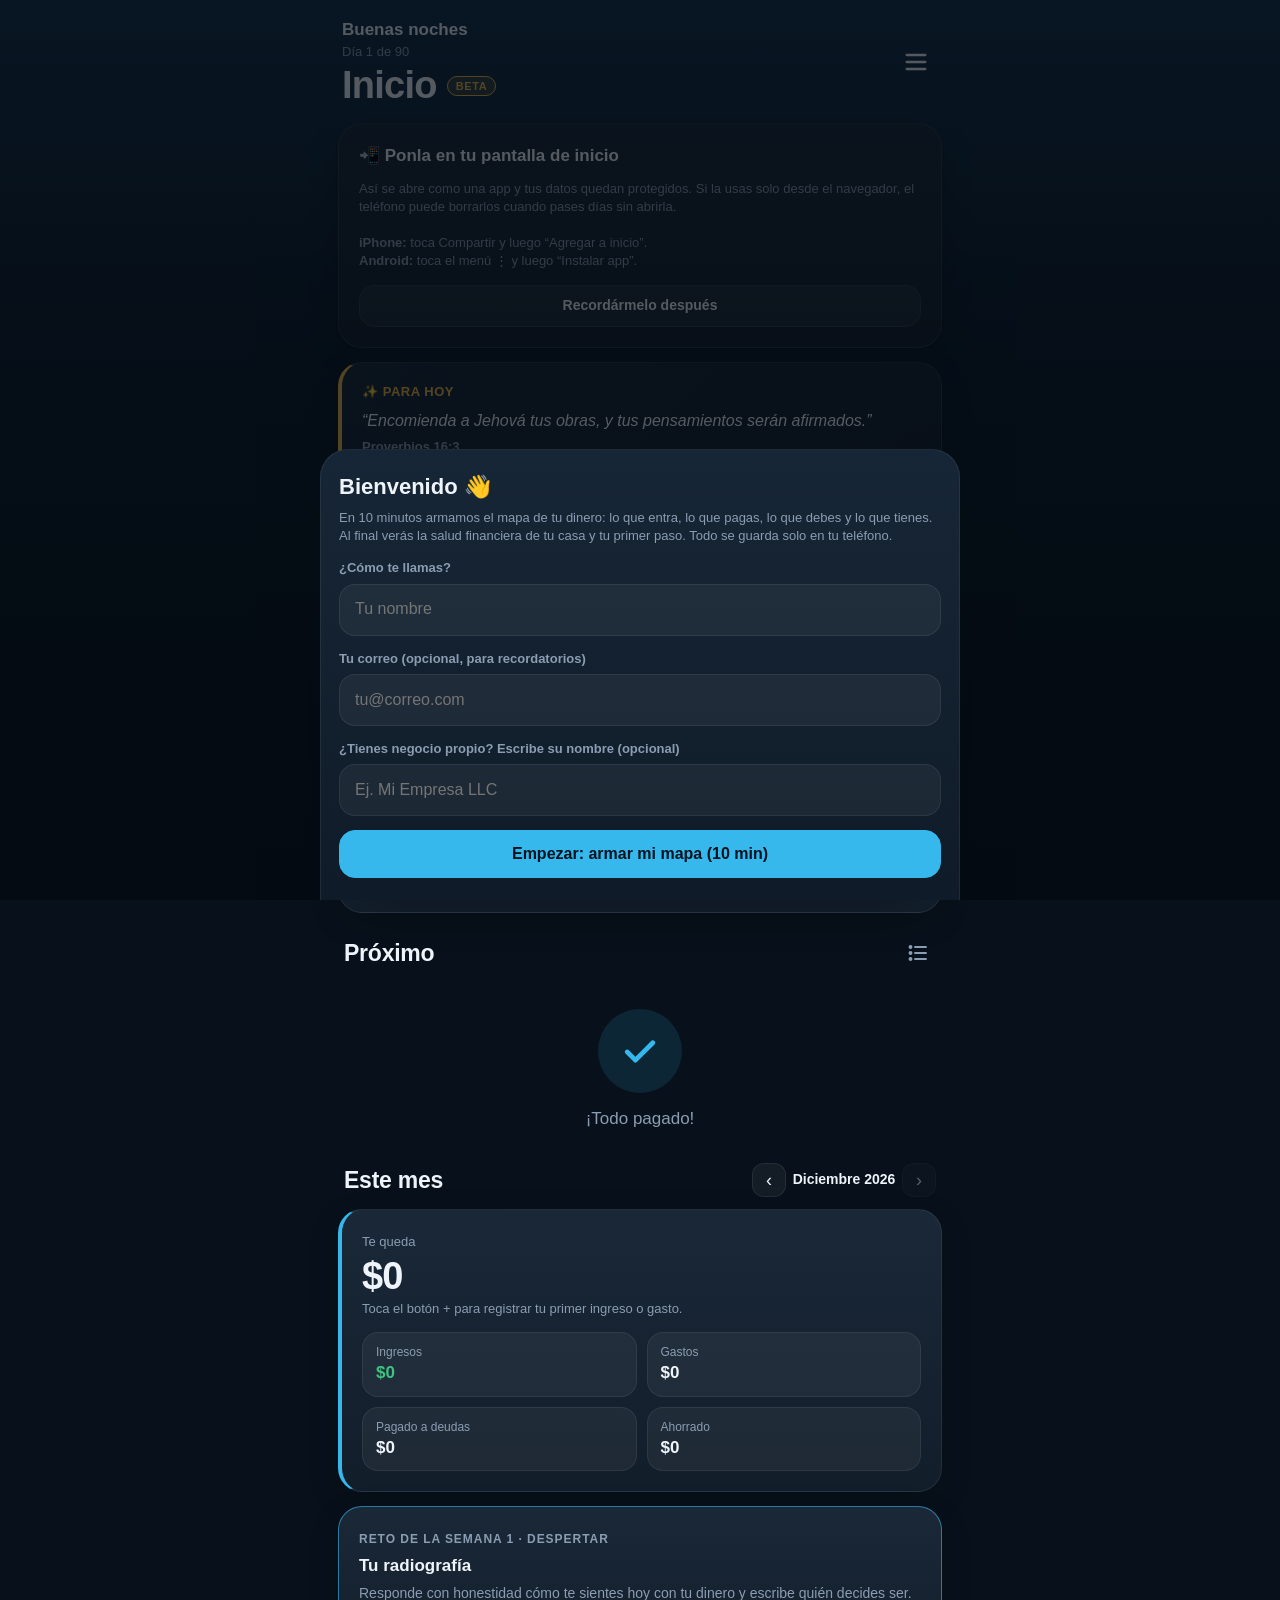
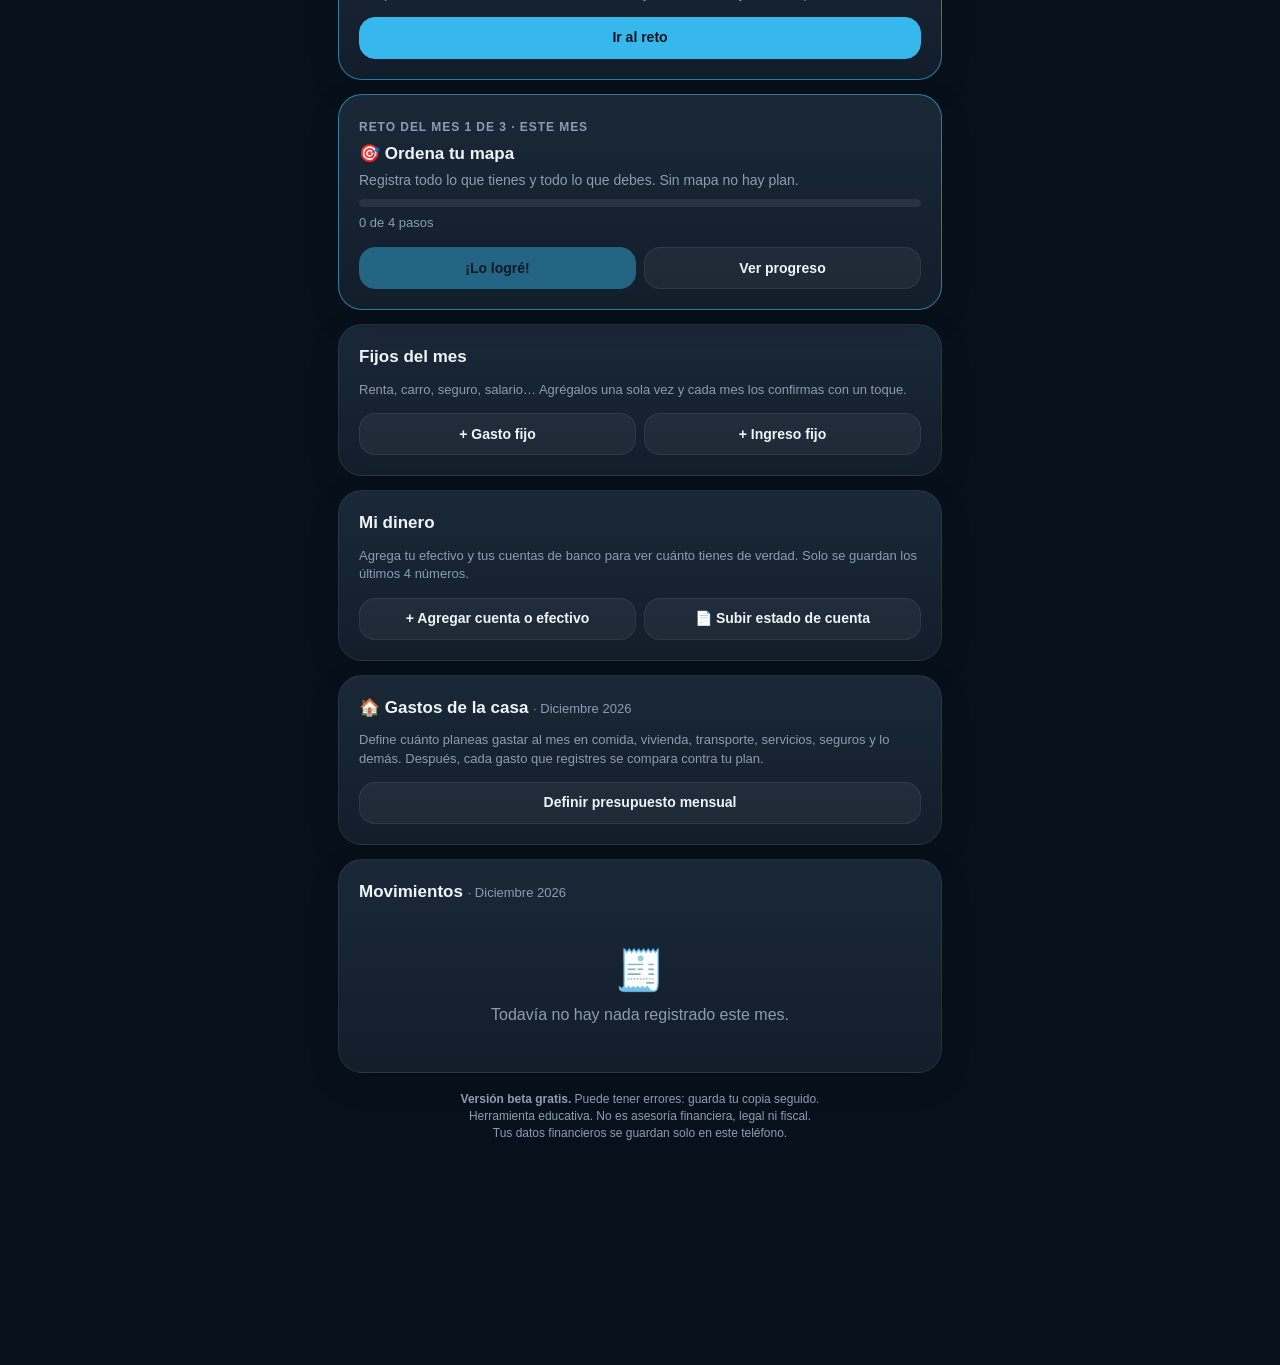
==== commit e47074d3: "Add files via upload" ====
--- a/index.html
+++ b/index.html
@@ -5,9 +5,20 @@
 <meta name="viewport" content="width=device-width,initial-scale=1,viewport-fit=cover">
 <title>Control Financiero Familiar</title>
 <meta name="description" content="Lleva el registro de tus gastos, ingresos, deudas y ahorros, con un reto cada semana.">
+<meta property="og:type" content="website">
+<meta property="og:site_name" content="Control Financiero Familiar">
+<meta property="og:title" content="Control Financiero Familiar (Beta) · Sal de deudas y haz crecer tu hogar">
+<meta property="og:description" content="Beta gratis: gastos, deudas, ahorros e ingresos de tu casa en un solo lugar. Tus datos se quedan en tu teléfono.">
+<meta property="og:url" content="https://app.tribuinquebrantable.com/">
+<meta property="og:image" content="https://app.tribuinquebrantable.com/icons/og.jpg">
+<meta property="og:image:width" content="1200">
+<meta property="og:image:height" content="630">
+<meta property="og:locale" content="es_US">
+<meta name="twitter:card" content="summary_large_image">
 <meta name="theme-color" content="#14304a">
 <link rel="manifest" href="manifest.webmanifest">
-<link rel="icon" href="icons/icon-192.png">
+<link rel="icon" href="icons/logo.svg" type="image/svg+xml">
+<link rel="alternate icon" href="icons/icon-192.png">
 <link rel="apple-touch-icon" href="icons/icon-180.png">
 <meta name="apple-mobile-web-app-capable" content="yes">
 <meta name="mobile-web-app-capable" content="yes">
@@ -20,7 +31,7 @@
 <header class="top">
   <div>
     <p class="hola" id="hola"></p>
-    <h1 id="titulo">Inicio</h1>
+    <h1 class="titulo-fila"><span id="titulo">Inicio</span><span class="beta">Beta</span></h1>
   </div>
   <button class="icono" id="btnAjustes" type="button" aria-label="Ajustes">
     <svg viewBox="0 0 24 24" width="28" height="28" fill="none" stroke="currentColor" stroke-width="2" stroke-linecap="round"><path d="M4 6h16M4 12h16M4 18h16"/></svg>
--- a/styles.css
+++ b/styles.css
@@ -500,3 +500,82 @@
 .hero .cifras b.verde{color:var(--green)}
 .hero .cifras b.amarillo{color:var(--yellow)}
 .hero .cifras b.rojo{color:var(--red)}
+
+/* IMPORTAR MOVIMIENTOS */
+
+.importar li{align-items:flex-start}
+.importar li.omitido{opacity:.5}
+.importar .selects{display:flex;flex-wrap:wrap;gap:6px;margin-top:6px}
+.importar select{
+  max-width:100%;min-height:36px;padding:0 10px;font-size:13px;
+  border:1px solid var(--border);border-radius:10px;background:var(--sutil);color:var(--text);
+}
+.dato > span + b + span{display:block;font-size:11px;color:var(--muted);margin-top:2px}
+
+/* BIENVENIDA GUIADA */
+
+.puntos-guia{display:flex;gap:6px;margin-top:10px}
+.puntos-guia i{flex:1;height:6px;border-radius:99px;background:var(--pista)}
+.puntos-guia i.hecho{background:var(--green)}
+.puntos-guia i.actual{background:var(--cyan)}
+.fila-guia{
+  position:relative;display:grid;grid-template-columns:1fr 1fr;gap:8px;
+  padding:12px 12px 10px;margin-top:10px;border:1px solid var(--border);border-radius:18px;background:var(--sutil);
+}
+.fila-guia label{display:block;min-width:0}
+.fila-guia label span{display:block;font-size:11px;font-weight:600;color:var(--muted);margin-bottom:4px}
+.fila-guia .g-nombre{grid-column:1 / -1;padding-right:34px}
+.fila-guia input,.fila-guia select,.presu-guia input{
+  width:100%;min-height:44px;padding:0 12px;border:1px solid var(--border);border-radius:12px;
+  background:var(--card-b);color:var(--text);font-size:16px;
+}
+.fila-guia .quitar{
+  position:absolute;top:8px;right:8px;width:30px;height:30px;border-radius:50%;
+  border:0;background:var(--sutil);color:var(--muted);font-size:13px;
+}
+.presu-guia{display:grid;grid-template-columns:1fr;gap:8px;margin-top:10px}
+.presu-guia label{display:flex;align-items:center;gap:10px}
+.presu-guia label span{flex:1;font-size:14px}
+.presu-guia label span small{display:block;color:var(--muted);font-size:11px}
+.presu-guia input{width:110px;flex:none;text-align:right}
+.enlace{all:unset;cursor:pointer;color:inherit}
+
+/* BLOQUEO CON PIN / FACE ID */
+
+#candado{
+  position:fixed;inset:0;z-index:200;background:var(--fondo);background-color:var(--html-bg);
+  display:flex;align-items:center;justify-content:center;padding:24px;
+}
+#candado[hidden]{display:none}
+.caja-candado{width:100%;max-width:340px;text-align:center}
+.caja-candado h1{font-size:32px;margin:6px 0 4px}
+.puntos-pin{display:flex;justify-content:center;gap:16px;margin:22px 0 26px}
+.puntos-pin i{width:14px;height:14px;border-radius:50%;border:2px solid var(--muted);transition:background .15s}
+.puntos-pin i.lleno{background:var(--cyan);border-color:var(--cyan)}
+.puntos-pin.error{animation:temblor .4s}
+.puntos-pin.error i{border-color:var(--red)}
+@keyframes temblor{0%,100%{transform:none}20%,60%{transform:translateX(-8px)}40%,80%{transform:translateX(8px)}}
+.teclado{display:grid;grid-template-columns:repeat(3,76px);gap:16px 26px;justify-content:center}
+.tecla{
+  width:76px;height:76px;border-radius:50%;border:1px solid var(--border);
+  background:var(--sutil);color:var(--text);font-size:28px;font-weight:500;
+  display:grid;place-items:center;line-height:1;
+}
+.tecla:active{background:var(--cyan-soft)}
+.tecla.borrar,.tecla.bio{background:none;border-color:transparent;font-size:24px}
+.tecla.bio small{display:block;font-size:10px;color:var(--muted);margin-top:2px}
+body.bloqueada{overflow:hidden}
+body.tapada #vista,body.tapada .tabs,body.tapada .fab,body.tapada .top,body.tapada #hoja{filter:blur(22px)}
+
+/* Beta */
+.titulo-fila{display:flex;align-items:center;gap:10px}
+.beta{font-size:11px;font-weight:800;letter-spacing:.06em;text-transform:uppercase;padding:3px 8px;border-radius:999px;background:var(--yellow-soft);color:var(--yellow);border:1px solid var(--yellow)}
+.lista-beta{list-style:none;margin:0 0 16px;padding:0}
+.lista-beta li{padding:10px 0;border-bottom:1px solid var(--border)}
+
+/* Mensaje del día */
+.mensaje-dia{background:linear-gradient(135deg,var(--card-a),var(--card-b));border-left:4px solid var(--yellow)}
+.md-titulo{margin:0 0 8px;font-size:13px;font-weight:700;letter-spacing:.04em;text-transform:uppercase;color:var(--yellow)}
+.mensaje-dia blockquote{margin:0 0 10px;font-size:16px;line-height:1.45;font-style:italic}
+.mensaje-dia cite{display:block;margin-top:6px;font-style:normal;font-size:13px;font-weight:600;color:var(--muted)}
+.md-consejo{margin:0;font-size:14px;line-height:1.45;color:var(--text)}
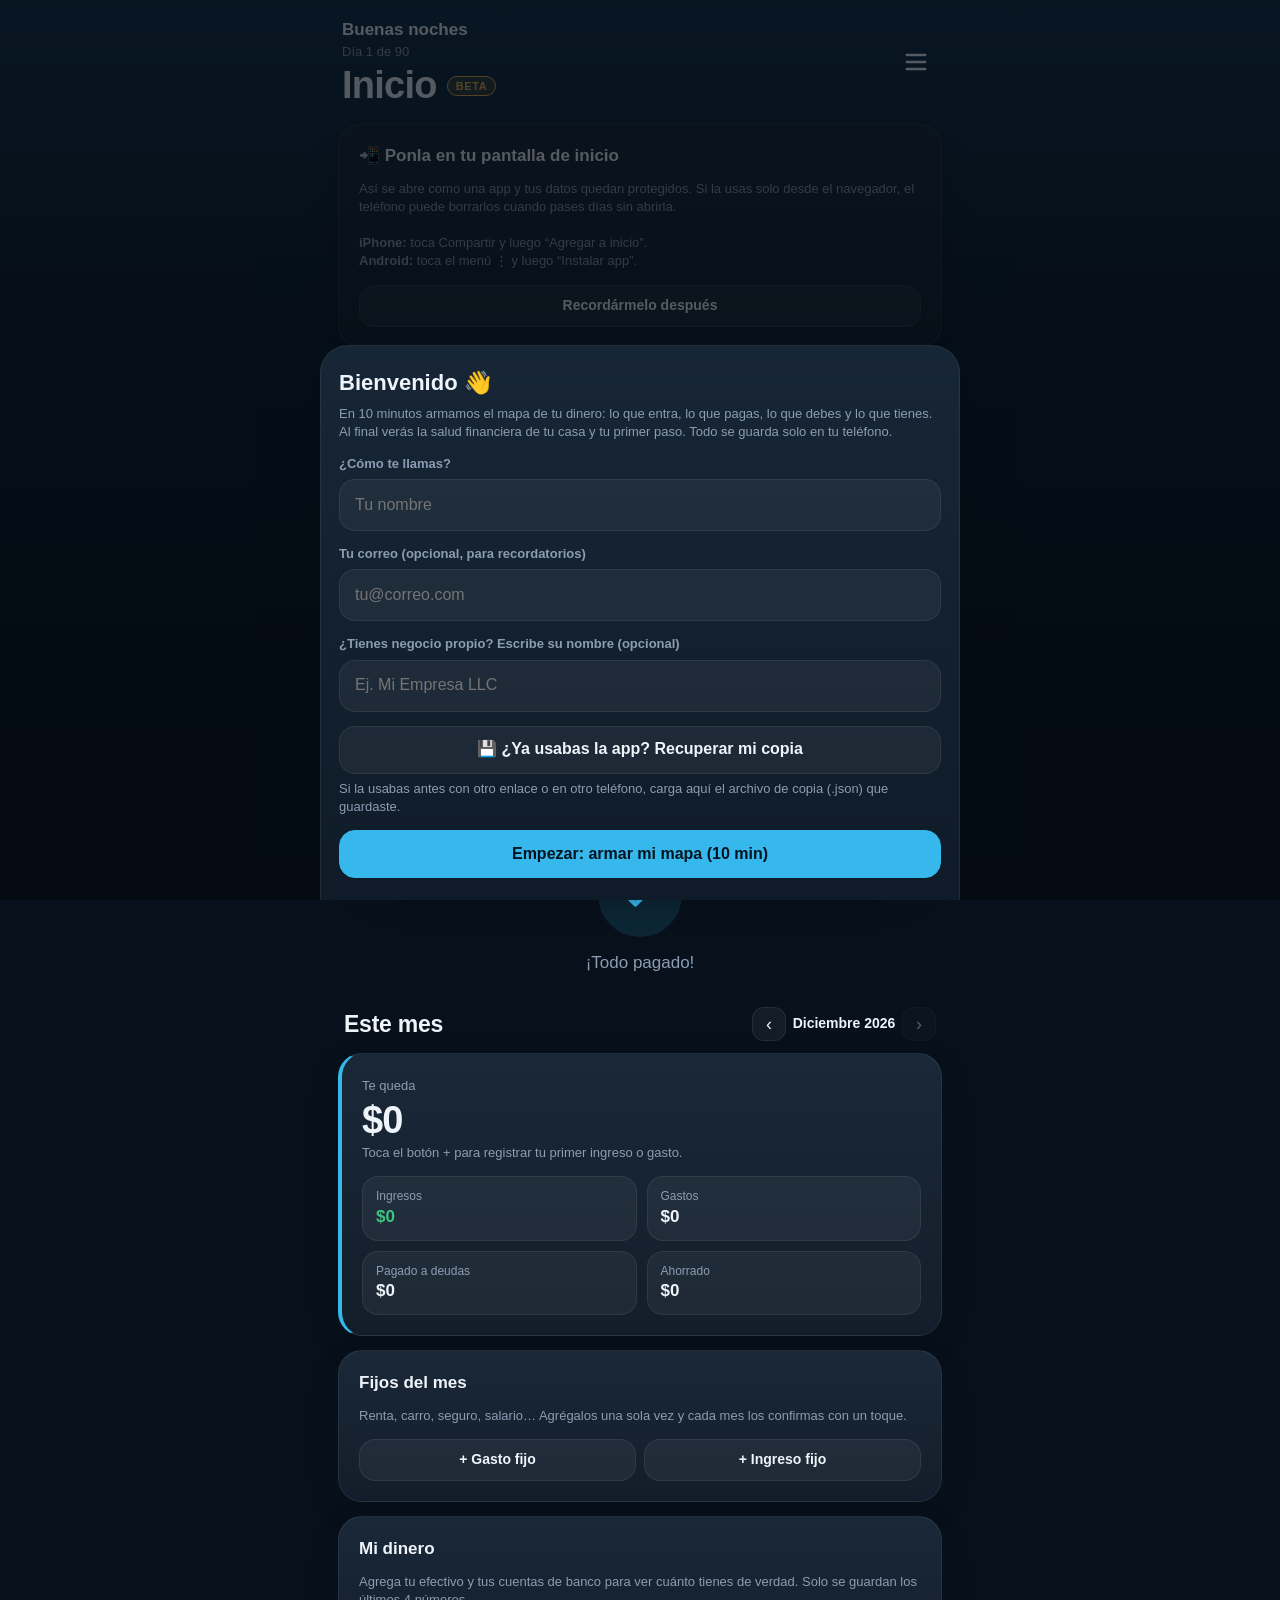
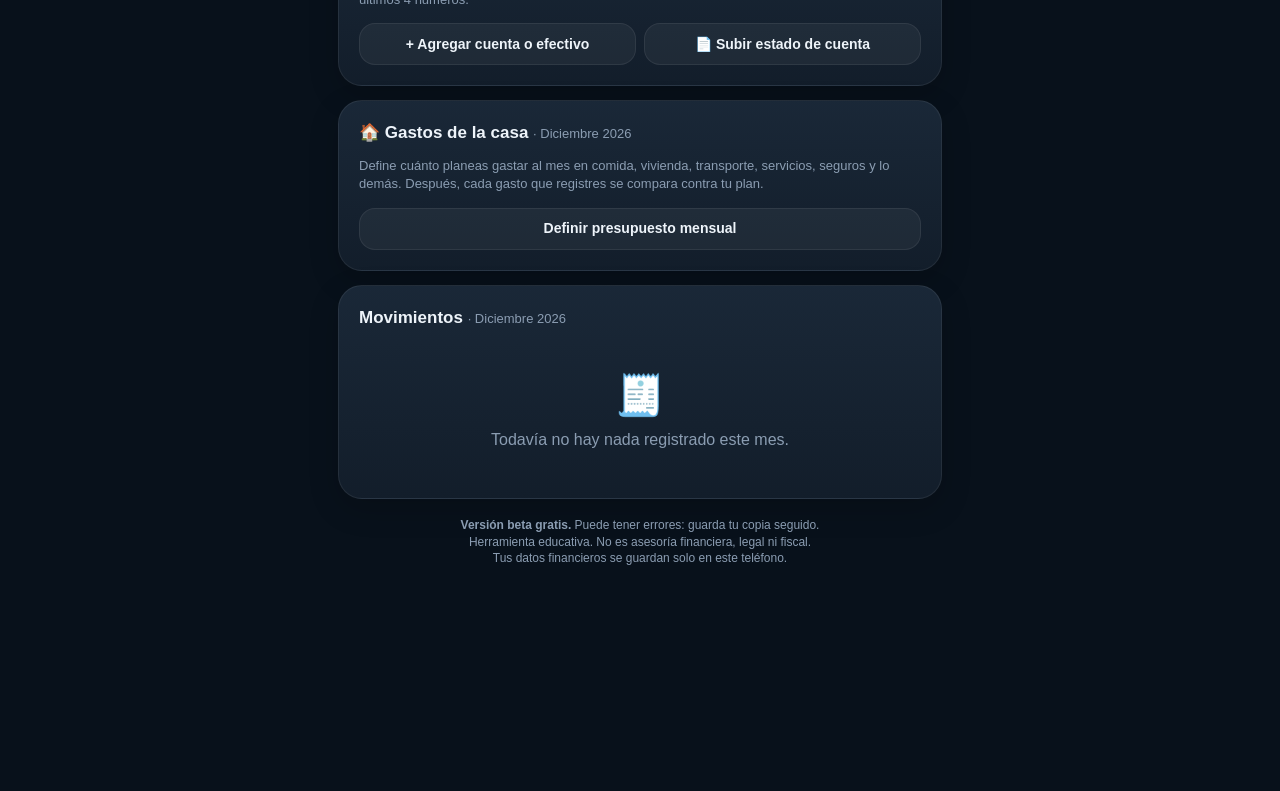
==== commit 6d502831: "v0.19.3: arregla pantalla en blanco al actualizar con poca señal El modo sin señal ya no entrega la " ====
--- a/index.html
+++ b/index.html
@@ -73,6 +73,25 @@
 
 <div class="aviso" id="aviso" hidden></div>
 
+<script>
+/* Red de seguridad: si la app no termina de cargar, en vez de una pantalla vacía se ofrece reintentar.
+   Reintentar borra solo las copias de la app, nunca tus datos (esos viven aparte en el teléfono). */
+window.__cffErrores = [];
+addEventListener('error', function (e) { __cffErrores.push((e.message || 'error') + ' · ' + String(e.filename || '').split('/').pop() + ':' + (e.lineno || '')); });
+setTimeout(function () {
+  if (window.__cffListo) return;
+  var v = document.getElementById('vista');
+  if (!v) return;
+  v.innerHTML = '<div class="card" style="margin-top:12px"><h2>😕 La app no terminó de cargar</h2>' +
+    '<p class="ayuda">Tus datos están a salvo en este teléfono. Puede ser la señal. Toca Reintentar.</p>' +
+    '<button class="btn principal ancho" id="cffReintentar">Reintentar</button>' +
+    '<p class="ayuda" style="font-size:11px;opacity:.7;margin-top:12px">Detalle: ' + (__cffErrores.join(' | ') || 'sin error, tardó demasiado').replace(/</g, '&lt;') + '</p></div>';
+  document.getElementById('cffReintentar').onclick = function () {
+    var listo = function () { location.reload(); };
+    if (window.caches) caches.keys().then(function (k) { return Promise.all(k.map(function (x) { return caches.delete(x); })); }).then(listo, listo); else listo();
+  };
+}, 6000);
+</script>
 <script src="app.js"></script>
 </body>
 </html>
--- a/styles.css
+++ b/styles.css
@@ -579,3 +579,78 @@
 .mensaje-dia blockquote{margin:0 0 10px;font-size:16px;line-height:1.45;font-style:italic}
 .mensaje-dia cite{display:block;margin-top:6px;font-style:normal;font-size:13px;font-weight:600;color:var(--muted)}
 .md-consejo{margin:0;font-size:14px;line-height:1.45;color:var(--text)}
+
+/* Cierre de la semana */
+.cierre{border-left:4px solid var(--green)}
+.lista-cierre{list-style:none;margin:12px 0 4px;padding:0}
+.lista-cierre li{display:flex;gap:10px;align-items:flex-start;padding:7px 0;font-size:14px;border-top:1px solid var(--border)}
+.lista-cierre li span{flex:0 0 22px;height:22px;border-radius:50%;display:grid;place-items:center;font-size:13px;font-weight:800;background:var(--sutil);color:var(--muted)}
+.lista-cierre li.ok span{background:var(--green-soft);color:var(--green)}
+
+/* ===== Juego: rachas, reto diario, metas y logros ===== */
+.rachas{display:flex;gap:8px;width:100%;margin:0 0 12px;padding:0;border:0;background:none;overflow-x:auto;font:inherit;color:inherit;text-align:left}
+.racha-chip{flex:1 0 auto;display:flex;flex-direction:column;gap:2px;padding:10px 12px;border-radius:16px;background:var(--sutil);border:1px solid var(--border);font-size:12px;color:var(--muted)}
+.racha-chip b{font-size:17px;color:var(--text)}
+.reto-diario{border:1.5px solid var(--yellow);background:linear-gradient(135deg,var(--card-a),var(--card-b))}
+.reto-diario.noche{border-color:var(--cyan);box-shadow:0 0 0 4px var(--cyan-soft)}
+.reto-diario .num{font-size:12px;font-weight:700;letter-spacing:.03em;color:var(--yellow);text-transform:uppercase}
+.reto-diario h3{margin:6px 0 6px;font-size:19px}
+.reto-diario p{margin:0 0 8px;color:var(--muted);font-size:14px;line-height:1.45}
+.premios{list-style:none;display:flex;flex-wrap:wrap;gap:6px;margin:4px 0 6px;padding:0}
+.premios li{font-size:12px;font-weight:600;padding:5px 10px;border-radius:999px;background:var(--sutil);border:1px solid var(--border)}
+.meta-juego.lograda{border:1.5px solid var(--green)}
+.camino{display:flex;align-items:center;margin:14px 0 10px}
+.camino span{font-size:20px;filter:grayscale(1);opacity:.35;transition:.3s}
+.camino span.ok{filter:none;opacity:1}
+.camino i{flex:1;height:3px;margin:0 4px;border-radius:3px;background:var(--border)}
+.plan-meta{margin-top:12px;padding:12px 14px;border-radius:14px;background:var(--sutil)}
+.plan-meta p{margin:0;font-size:14px;line-height:1.45}
+.ideas{margin:0;padding:0 0 0 2px;list-style:none}
+.ideas li{font-size:13px;line-height:1.45;padding:5px 0;color:var(--text)}
+.logros .medallas{display:grid;grid-template-columns:repeat(4,1fr);gap:8px;margin-top:14px}
+.medallita{display:flex;flex-direction:column;align-items:center;gap:4px;padding:10px 4px;border-radius:14px;border:1px solid var(--border);background:var(--sutil);color:var(--muted);font:inherit;cursor:pointer}
+.medallita span{font-size:26px;filter:grayscale(1);opacity:.5}
+.medallita.ok{border-color:var(--yellow);background:var(--yellow-soft);color:var(--text)}
+.medallita.ok span{filter:none;opacity:1}
+.medallita small{font-size:10px;line-height:1.2;text-align:center}
+.fiesta{position:fixed;inset:0;z-index:3000;display:grid;place-items:center;background:rgba(5,12,20,.72);backdrop-filter:blur(4px);animation:aparecer .25s ease}
+.fiesta .confeti{position:absolute;inset:0;overflow:hidden;pointer-events:none}
+.fiesta .confeti i{position:absolute;top:-20px;width:9px;height:14px;border-radius:2px;animation:caer linear forwards}
+.medalla{position:relative;width:min(86vw,340px);padding:26px 22px 20px;border-radius:28px;text-align:center;background:linear-gradient(160deg,#1b4566,#0f2236);border:1.5px solid #FFC83D;box-shadow:0 20px 60px rgba(0,0,0,.5);color:#fff;animation:saltar .5s cubic-bezier(.2,1.6,.4,1)}
+.medalla .sub{font-size:12px;font-weight:800;letter-spacing:.08em;text-transform:uppercase;color:#FFC83D}
+.medalla .emo{font-size:76px;line-height:1.1;margin:12px 0 4px;animation:girar 1.2s ease}
+.medalla h2{margin:0 0 6px;font-size:24px}
+.medalla p{margin:0 0 16px;color:#cfe0ee;font-size:15px;line-height:1.45}
+.medalla .botones{justify-content:center}
+@keyframes caer{to{transform:translateY(110vh) rotate(720deg)}}
+@keyframes saltar{from{transform:scale(.6);opacity:0}to{transform:scale(1);opacity:1}}
+@keyframes girar{0%{transform:rotateY(0) scale(.6)}60%{transform:rotateY(360deg) scale(1.15)}100%{transform:rotateY(360deg) scale(1)}}
+@keyframes aparecer{from{opacity:0}to{opacity:1}}
+@media (prefers-reduced-motion:reduce){.medalla,.medalla .emo,.fiesta{animation:none}}
+
+/* Claridad en Inicio */
+.mis-retos{display:block;width:100%;text-align:left;font:inherit;color:inherit;cursor:pointer}
+.mis-retos ul{list-style:none;margin:0;padding:0}
+.mis-retos li{display:flex;gap:12px;align-items:flex-start;padding:10px 0;border-top:1px solid var(--border)}
+.mis-retos li:first-child{border-top:0;padding-top:0}
+.mis-retos .ic{font-size:22px;line-height:1.2}
+.mis-retos .txt{display:flex;flex-direction:column;gap:1px;min-width:0}
+.mis-retos small{font-size:11px;font-weight:700;letter-spacing:.04em;text-transform:uppercase;color:var(--muted)}
+.mis-retos b{font-size:15px}
+.mis-retos em{font-style:normal;font-size:13px;color:var(--muted)}
+.mis-retos li.ok em{color:var(--green)}
+.mis-retos .ver{display:block;margin-top:10px;font-size:13px;font-weight:700;color:var(--cyan)}
+.aviso-suave{margin:4px 0 6px;padding:12px 14px;border-radius:14px;background:var(--sutil);font-size:14px;line-height:1.45;color:var(--muted)}
+.vacio-suave{display:block}
+
+/* Resumen según la vista (Personal | Negocio | Todo) */
+.resumen-vista{border-left:4px solid var(--cyan)}
+.resumen-vista.negocio{border-left-color:var(--yellow)}
+.resumen-vista.todo{border-left-color:var(--green)}
+.rv-titulo{margin:0 0 10px;font-size:17px;font-weight:800}
+.rv-titulo small{font-size:12px;font-weight:600;color:var(--muted)}
+.rv-datos{display:grid;grid-template-columns:repeat(3,1fr);gap:8px}
+.rv-datos div{display:flex;flex-direction:column;gap:2px;min-width:0}
+.rv-datos span{font-size:11px;color:var(--muted)}
+.rv-datos b{font-size:15px;white-space:nowrap;overflow:hidden;text-overflow:ellipsis}
+.seccion h2 small{font-size:14px;font-weight:600;color:var(--muted)}
